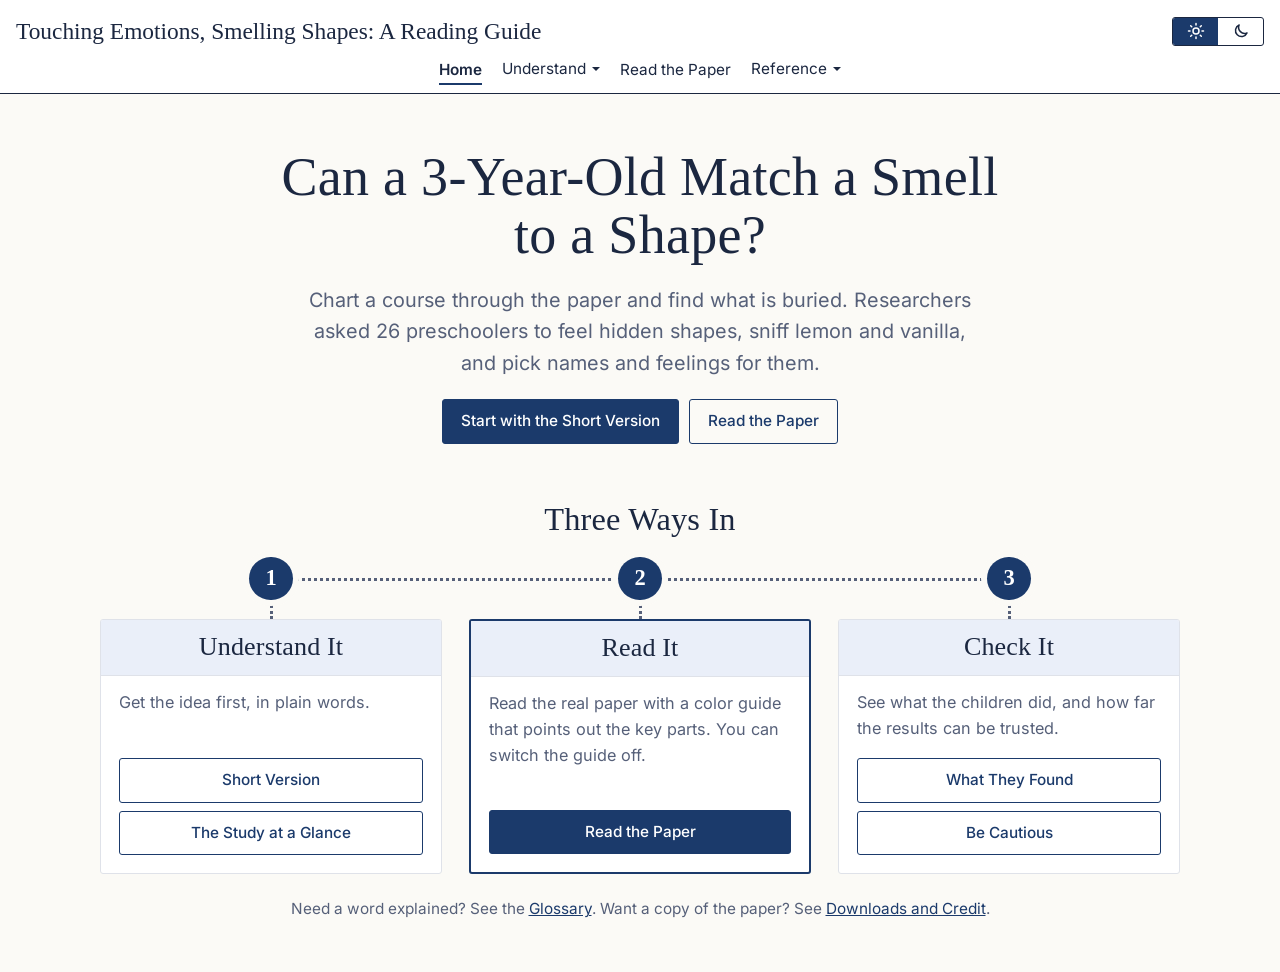
==== index.html @ 5ec1e6f5 "Add reading guide site for "Touching Emotions, Smelling Shapes" Static HTML/CSS/JS site (no build st" ====
<!doctype html>
<html lang="en">
<head>
<meta charset="utf-8">
<meta name="viewport" content="width=device-width, initial-scale=1">
<title>Home | Touching Emotions, Smelling Shapes: A Reading Guide</title>
<script src="js/theme.js"></script>
<link rel="stylesheet" href="css/site.css">
</head>
<body>
<main>
<section class="hero">
  <h1>Can a 3-Year-Old Match a Smell to a Shape?</h1>
  <p class="lede">Chart a course through the paper and find what is buried. Researchers asked 26 preschoolers to feel hidden shapes, sniff lemon and vanilla, and pick names and feelings for them.</p>
  <div class="cta-row">
    <a class="btn" href="short-version.html">Start with the Short Version</a>
    <a class="btn secondary" href="read.html">Read the Paper</a>
  </div>
</section>

<h2 class="center-h2">Three Ways In</h2>
<ol class="route">
  <li class="stop">
    <span class="num" aria-hidden="true">1</span><span class="stem" aria-hidden="true"></span>
    <div class="panel-s">
      <div class="bar-s"><h3>Understand It</h3></div>
      <p>Get the idea first, in plain words.</p>
      <div class="acts"><a class="btn secondary" href="short-version.html">Short Version</a><a class="btn secondary" href="study.html">The Study at a Glance</a></div>
    </div>
  </li>
  <li class="stop featured">
    <span class="num" aria-hidden="true">2</span><span class="stem" aria-hidden="true"></span>
    <div class="panel-s">
      <div class="bar-s"><h3>Read It</h3></div>
      <p>Read the real paper with a color guide that points out the key parts. You can switch the guide off.</p>
      <div class="acts"><a class="btn" href="read.html">Read the Paper</a></div>
    </div>
  </li>
  <li class="stop">
    <span class="num" aria-hidden="true">3</span><span class="stem" aria-hidden="true"></span>
    <div class="panel-s">
      <div class="bar-s"><h3>Check It</h3></div>
      <p>See what the children did, and how far the results can be trusted.</p>
      <div class="acts"><a class="btn secondary" href="findings.html">What They Found</a><a class="btn secondary" href="cautions.html">Be Cautious</a></div>
    </div>
  </li>
</ol>
<p class="small-links">Need a word explained? See the <a href="glossary.html">Glossary</a>. Want a copy of the paper? See <a href="downloads.html">Downloads and Credit</a>.</p>
</main>
<script src="js/site.js"></script>
</body>
</html>
---- css/site.css ----
@font-face { font-family: "EB Garamond"; src: url("../fonts/eb-garamond-latin-wght-normal.woff2") format("woff2"); font-weight: 400 800; font-style: normal; font-display: swap; }
@font-face { font-family: "Inter"; src: url("../fonts/inter-latin-wght-normal.woff2") format("woff2"); font-weight: 100 900; font-style: normal; font-display: swap; }
@font-face { font-family: "Inter"; src: url("../fonts/inter-latin-wght-italic.woff2") format("woff2"); font-weight: 100 900; font-style: italic; font-display: swap; }

/* Theme: Ivory and Navy. Light first, then a dark counterpart. */
:root {
  --bg: #fbfaf6; --fg: #1b2740; --muted: #566079; --card: #ffffff; --line: #dfe2e9; --accent: #1b3a6b; --on-accent: #ffffff; --you: #b8761a;
  --tip-bg: #1b2740; --tip-fg: #fbfaf6; --callout-bg: #eaeff9; --callout-fg: #14284d;
  --danger: #a3121a; --shadow: 0 6px 24px rgba(27, 39, 64, .16);
  --display: "EB Garamond", Georgia, "Times New Roman", serif;
  --sans: "Inter", "Helvetica Neue", Helvetica, Arial, sans-serif;
  --r: 3px;
  --maxw: 82rem; --prose: 46rem; --gutter: 16px;
}
@media (prefers-color-scheme: dark) {
  :root:not([data-theme="light"]) {
    --bg: #10151f; --fg: #e8ebf2; --muted: #aab2c5; --card: #171e2b; --line: #2a3347; --accent: #8fb0ea; --on-accent: #0c1424; --you: #f0b95c;
    --tip-bg: #e8ebf2; --tip-fg: #10151f; --callout-bg: #1c2740; --callout-fg: #d6e0f5;
    --danger: #ff8a8f; --shadow: 0 6px 24px rgba(0, 0, 0, .6);
  }
}
:root[data-theme="dark"] {
  --bg: #10151f; --fg: #e8ebf2; --muted: #aab2c5; --card: #171e2b; --line: #2a3347; --accent: #8fb0ea; --on-accent: #0c1424; --you: #f0b95c;
  --tip-bg: #e8ebf2; --tip-fg: #10151f; --callout-bg: #1c2740; --callout-fg: #d6e0f5;
  --danger: #ff8a8f; --shadow: 0 6px 24px rgba(0, 0, 0, .6);
}
* { box-sizing: border-box; }
html { font-size: 112.5%; }
body { margin: 0; background: var(--bg); color: var(--fg); font-family: var(--sans); line-height: 1.6; }
h1, h2, h3, h4 { font-family: var(--display); font-weight: 500; letter-spacing: .005em; }
nav, .chip, button, .btn, .label, .ui, input, select, textarea { font-family: var(--sans); }
a { color: var(--accent); }
a:focus-visible, button:focus-visible, input:focus-visible, textarea:focus-visible, select:focus-visible, [tabindex]:focus-visible { outline: 3px solid var(--accent); outline-offset: 2px; }
.skip { position: absolute; left: -999px; } .skip:focus { left: 8px; top: 8px; background: var(--card); padding: .5rem; z-index: 90; }
.sr-only { position: absolute; width: 1px; height: 1px; overflow: hidden; clip: rect(0 0 0 0); white-space: nowrap; }

/* ---- Header and navigation ---- */
header.site { border-bottom: 1px solid var(--fg); background: var(--card); position: relative; z-index: 20; }
header.site .inner, main, footer.site .inner { max-width: var(--maxw); margin: 0 auto; padding-left: var(--gutter); padding-right: var(--gutter); }
header.site .top { display: flex; justify-content: space-between; align-items: center; gap: .6rem; padding: .7rem 0 .2rem; }
header.site .brand { font-family: var(--display); font-weight: 500; font-size: 1.3rem; color: var(--fg); text-decoration: none; }
header.site .tools { display: flex; align-items: center; gap: .5rem; }
nav.main { position: relative; }
nav.main > ul { list-style: none; margin: 0; padding: 0 0 .5rem; display: flex; flex-wrap: wrap; gap: .1rem 1.1rem; align-items: center; justify-content: center; }
nav.main a, nav.main .dd > button { font-size: .85rem; text-decoration: none; padding: .25rem 0; border: 0; border-bottom: 2px solid transparent; background: none; color: var(--fg); cursor: pointer; }
nav.main a[aria-current="page"], nav.main .dd.cur > button { border-bottom-color: var(--accent); font-weight: 600; }
nav.main .dd { position: relative; }
nav.main .dd > button::after { content: ""; display: inline-block; margin-left: .35rem; border: 4px solid transparent; border-top-color: currentColor; border-bottom-width: 0; vertical-align: .15em; }
nav.main .menu { display: none; position: absolute; left: -.6rem; top: 100%; min-width: 12rem; list-style: none; margin: 0; padding: .4rem; background: var(--card); border: 1px solid var(--line); border-radius: var(--r); box-shadow: var(--shadow); z-index: 30; }
nav.main .dd.open .menu { display: block; }
nav.main .menu a { display: block; padding: .4rem .6rem; border-radius: 2px; border: 0; }
nav.main .menu a:hover { background: var(--bg); }
nav.main .menu a[aria-current="page"] { font-weight: 600; background: var(--bg); }
.burger { display: none; }
.burger svg { width: 18px; height: 18px; display: block; }
@media (max-width: 700px) {
  .burger { display: inline-flex; }
  nav.main > ul { display: none; flex-direction: column; align-items: stretch; justify-content: flex-start; gap: 0; padding: .3rem 0 .8rem; }
  nav.main.open > ul { display: flex; }
  nav.main a, nav.main .dd > button { display: block; width: 100%; text-align: left; padding: .45rem 0; }
  nav.main .dd > button { pointer-events: none; color: var(--muted); font-weight: 600; font-size: .75rem; }
  nav.main .dd > button::after { display: none; }
  nav.main .menu { display: block; position: static; box-shadow: none; border: 0; padding: 0 0 0 .8rem; background: transparent; }
  nav.main .menu a { padding: .45rem 0; }
  header.site .brand { font-size: 1.1rem; }
}

/* Shared two-state switch (sun | moon, On | Off) */
.seg { display: inline-flex; border: 1.5px solid var(--fg); border-radius: var(--r); overflow: hidden; }
.seg button { border: 0; background: transparent; color: var(--fg); padding: .25rem .75rem; font-size: .8rem; font-weight: 500; cursor: pointer; display: inline-flex; align-items: center; justify-content: center; gap: .3rem; }
.seg button[aria-pressed="true"] { background: var(--accent); color: var(--on-accent); font-weight: 600; }
.seg svg { width: 18px; height: 18px; display: block; }
.seg.block { display: grid; grid-template-columns: 1fr 1fr; width: 100%; }
.seg.block button { padding: .35rem .5rem; font-size: .85rem; }
.seg.block button[aria-pressed="true"]::before { content: "\2713"; }

/* ---- Page frame ---- */
main { padding-top: 1.5rem; padding-bottom: 3rem; }
.prose { max-width: var(--prose); margin-left: auto; margin-right: auto; }
.prose p, .prose li, .prose dd { overflow-wrap: anywhere; }
h1 { font-size: 2.2rem; line-height: 1.15; margin: .5rem 0 1rem; text-align: center; }
h2 { font-size: 1.6rem; line-height: 1.2; margin: 2rem 0 .5rem; }
h3 { font-size: 1.3rem; line-height: 1.25; margin: 1.4rem 0 .3rem; }
.lede { font-size: 1.1rem; color: var(--muted); text-align: center; max-width: 38rem; margin-left: auto; margin-right: auto; }
.card { background: var(--card); border: 1px solid var(--line); border-radius: var(--r); padding: 1rem 1.1rem; margin: 1rem 0; }
.note { border-left: 4px solid var(--accent); background: var(--card); padding: .7rem 1rem; margin: 1rem 0; border-radius: 0 var(--r) var(--r) 0; font-size: .95rem; }
.btn, button.btn { display: inline-block; background: var(--accent); color: var(--on-accent); border: 1.5px solid var(--accent); border-radius: var(--r); padding: .5rem 1rem; font-size: .85rem; font-weight: 500; text-decoration: none; cursor: pointer; }
.btn.secondary { background: transparent; color: var(--accent); }
.btn-sm { white-space: nowrap; font-size: .75rem; font-weight: 500; padding: .25rem .7rem; border-radius: var(--r); border: 1.5px solid var(--fg); background: transparent; color: var(--fg); cursor: pointer; }
.btn-sm.primary { background: var(--accent); border-color: var(--accent); color: var(--on-accent); }
.btn-sm:disabled { opacity: .45; cursor: default; }
.cta-row { display: flex; flex-wrap: wrap; gap: .6rem; margin: 1rem 0; }
table { border-collapse: collapse; width: 100%; font-size: .85rem; margin: 1rem 0; }
th, td { border: 1px solid var(--line); padding: .4rem .55rem; text-align: left; vertical-align: top; }
th { background: var(--card); font-family: var(--sans); font-weight: 600; }
.table-wrap { overflow-x: auto; }
dl dt { font: 600 1.2rem var(--display); margin-top: 1rem; } dl dd { margin: .2rem 0 0; }
.entry { padding: .3rem .6rem; border-radius: var(--r); scroll-margin-top: 1rem; }
.entry.hit { outline: 3px solid var(--accent); background: var(--card); }
.backbar { margin: 0 0 1rem; }

/* ---- Homepage: a path of three stops ---- */
.hero { padding: 1rem 0 .5rem; text-align: center; }
.hero h1 { font-size: 3rem; line-height: 1.08; max-width: 40rem; margin-left: auto; margin-right: auto; }
.cta-row { justify-content: center; }
.center-h2 { text-align: center; margin: 1.6rem 0 1rem; font-size: 1.8rem; }
.route { position: relative; display: grid; grid-template-columns: repeat(3, 1fr); gap: 1.5rem; max-width: 60rem; margin: 0 auto; padding: 0; list-style: none; }
.route::before { content: ""; position: absolute; top: 1.2rem; left: calc((100% - 3rem) / 6); right: calc((100% - 3rem) / 6); border-top: 3px dotted var(--muted); }
.stop { position: relative; display: flex; flex-direction: column; align-items: stretch; }
.stop .num { align-self: center; position: relative; z-index: 1; width: 2.4rem; height: 2.4rem; border-radius: 50%; background: var(--accent); color: var(--on-accent); display: grid; place-items: center; font: 600 1.25rem var(--display); box-shadow: 0 0 0 6px var(--bg); }
.stop .stem { align-self: center; height: 1.1rem; border-left: 3px dotted var(--muted); }
.stop .panel-s { flex: 1; display: flex; flex-direction: column; background: var(--card); border: 1px solid var(--line); border-radius: var(--r); overflow: hidden; }
.stop.featured .panel-s { border: 2px solid var(--accent); }
.stop .bar-s { background: var(--callout-bg); padding: .6rem 1rem; border-bottom: 1px solid var(--line); }
.stop .bar-s h3 { margin: 0; font-size: 1.45rem; text-align: center; color: var(--fg); }
.stop .panel-s p { margin: 0; padding: .8rem 1rem .4rem; color: var(--muted); font-size: .9rem; }
.stop .acts { margin-top: auto; display: flex; flex-direction: column; gap: .45rem; padding: .5rem 1rem 1rem; }
.stop .acts .btn { display: block; text-align: center; }
.small-links { text-align: center; font: .85rem var(--sans); color: var(--muted); margin: 1.4rem 0 0; }
@media (max-width: 700px) {
  .hero h1 { font-size: 2.2rem; }
  .route { grid-template-columns: 1fr; gap: 0; }
  .route::before { display: none; }
  .stop:not(:last-child)::after { content: ""; display: block; height: 1.1rem; border-left: 3px dotted var(--muted); align-self: center; }
}

/* ---- The kit (study at a glance) ---- */
.kit { max-width: 60rem; margin-left: auto; margin-right: auto; display: grid; grid-template-columns: repeat(3, 1fr); background: var(--card); border: 1px solid var(--line); border-radius: var(--r); padding: .8rem 0; margin-top: 1rem; margin-bottom: 1rem; }
.kit .col { padding: 0 1rem; border-left: 1.5px dashed var(--line); }
.kit .col:first-child { border-left: 0; }
.kit .tag { font: .75rem var(--sans); color: var(--muted); display: block; }
.kit h3 { margin: .1rem 0 .5rem; font-size: 1.3rem; }
.figs { display: flex; gap: .45rem; }
.figs figure { margin: 0; flex: 1; text-align: center; font: .78rem var(--sans); min-width: 0; }
.figs .tile { background: #fdfcf9; border: 1px solid var(--line); border-radius: var(--r); padding: .2rem; }
.figs svg { width: 100%; height: auto; display: block; }
.figs figcaption { margin-top: .2rem; }
@media (max-width: 700px) {
  .kit { grid-template-columns: 1fr; padding: .2rem 0; }
  .kit .col { border-left: 0; border-top: 1.5px dashed var(--line); padding: .6rem 1rem; display: grid; grid-template-columns: 5.5rem 1fr; column-gap: .8rem; align-items: center; }
  .kit .col:first-child { border-top: 0; }
  .kit .tag { grid-column: 1; grid-row: 1; align-self: end; }
  .kit h3 { grid-column: 1; grid-row: 2; margin: .1rem 0 0; align-self: start; }
  .kit .figs { grid-column: 2; grid-row: 1 / 3; gap: .35rem; }
}
ol.steps { padding-left: 0; list-style: none; counter-reset: s; }
ol.steps > li { counter-increment: s; position: relative; padding-left: 3rem; margin: 1rem 0; }
ol.steps > li::before { content: counter(s); position: absolute; left: 0; top: 0; width: 2.1rem; height: 2.1rem; border-radius: 50%; background: var(--accent); color: var(--on-accent); display: grid; place-items: center; font: 600 1.15rem var(--display); }
.bar { display: flex; align-items: center; gap: .5rem; font: .8rem var(--sans); margin: .2rem 0; }
.bar .track { flex: 1; background: var(--line); border-radius: 2px; height: .8rem; overflow: hidden; }
.bar .fill { display: block; height: 100%; background: var(--accent); }
.bar span:first-child { min-width: 9rem; } .bar span:last-child { min-width: 3rem; text-align: right; }

/* ---- Reader ---- */
.rgrid { display: grid; grid-template-columns: 13rem minmax(0, 1fr) 15rem; grid-template-areas: ". toolbar ." "look paper key"; gap: .5rem 1rem; align-items: start; margin-top: .5rem; }
.a-toolbar { grid-area: toolbar; } .a-look { grid-area: look; } .a-paper { grid-area: paper; } .a-key { grid-area: key; } .a-scrubv { grid-area: scrubv; display: none; }
.side { position: sticky; top: .8rem; margin-top: 2px; }
.panel { background: var(--card); border: 1px solid var(--line); border-radius: var(--r); padding: .8rem .9rem; font-family: var(--sans); font-size: .8rem; }
.panel h2 { font: 500 1.3rem var(--display); margin: 0 0 .5rem; }
.look { border-left: 4px solid var(--accent); }
.look p { margin: 0 0 .6rem; line-height: 1.5; }
.look .stats { background: var(--callout-bg); color: var(--callout-fg); border-radius: var(--r); padding: .5rem .6rem; }
.panel-toggle { display: none; }
.key h3 { font: 500 .65rem var(--sans); letter-spacing: .05em; color: var(--muted); margin: .9rem 0 .25rem; }
.key .state { font-size: .75rem; color: var(--muted); margin: .1rem 0 0; }
.keyitem { display: flex; gap: .5rem; align-items: flex-start; text-align: left; width: 100%; background: transparent; color: var(--fg); border: 1.5px solid transparent; border-radius: var(--r); padding: .3rem .4rem; font-size: .8rem; line-height: 1.35; cursor: pointer; }
.keyitem:hover { border-color: var(--line); }
.keyitem[aria-pressed="true"] { border-color: var(--fg); background: var(--bg); font-weight: 600; }
.keyitem.static { cursor: default; }
.keyitem.static:hover { border-color: transparent; }
.sw { outline: 1px solid var(--fg); width: .95rem; height: .95rem; margin-top: .15rem; border-radius: 2px; background: var(--f); border-bottom: 3px solid var(--e); display: inline-block; flex: none; }
.sw.u { background: transparent; border-bottom-style: dashed; }
.sw.d { background: transparent; outline: 0; border-bottom: 2px dotted #2a5db0; border-radius: 0; height: .8rem; }
.how { font-size: .75rem; color: var(--muted); margin: .7rem 0 0; line-height: 1.45; }
.key-fab { display: none; }
.center { min-width: 0; }

/* Viewing controls: one box, three labeled groups */
.vc { display: flex; flex-wrap: wrap; align-items: stretch; gap: .5rem 0; background: var(--card); border: 1px solid var(--line); border-radius: var(--r); padding: .55rem .3rem; font-family: var(--sans); }
.vc .g { display: flex; flex-direction: column; justify-content: space-between; gap: .3rem; padding: 0 .8rem; border-left: 1px solid var(--line); }
.vc .g:first-child { border-left: 0; }
.vc .gh { display: flex; align-items: center; gap: .5rem; min-height: 1.35rem; font: 500 .65rem var(--sans); letter-spacing: .05em; color: var(--muted); }
.pill { display: inline-flex; align-items: center; gap: .25rem; background: var(--callout-bg); color: var(--fg); border: 1px solid var(--accent); border-radius: 999px; padding: 0 .5rem; font: 500 .65rem var(--sans); letter-spacing: 0; white-space: nowrap; }
.pill b { font-size: .8rem; font-weight: 700; color: var(--accent); }
.pill svg { width: .8rem; height: .8rem; color: var(--accent); flex: none; }
.bgrp { display: inline-flex; align-self: flex-start; border: 1.5px solid var(--fg); border-radius: var(--r); overflow: hidden; }
.bgrp > button, .bgrp > span { display: inline-flex; align-items: center; justify-content: center; gap: .2rem; border: 0; border-left: 1.5px solid var(--fg); background: var(--card); color: var(--fg); padding: .2rem .55rem; font: 500 .75rem var(--sans); cursor: pointer; }
.bgrp > :first-child { border-left: 0; }
.bgrp > span { cursor: default; min-width: 3rem; background: var(--bg); }
.bgrp > button:hover:not(:disabled) { background: var(--callout-bg); }
.bgrp > button:disabled { opacity: .4; cursor: default; }
.bgrp svg { width: .95rem; height: .95rem; display: block; }
.pgbox { display: flex; align-items: center; gap: .35rem; font-size: .75rem; }
.pgbox input { width: 3.1rem; font: 500 .8rem var(--sans); padding: .15rem .3rem; background: var(--bg); color: var(--fg); border: 1.5px solid var(--fg); border-radius: var(--r); text-align: center; }

.pagerow { display: flex; align-items: flex-start; gap: .5rem; }
.arrow { flex: none; position: sticky; top: calc(50vh - 22px); width: 2.6rem; height: 2.6rem; border-radius: 50%; border: 2px solid var(--fg); background: var(--card); color: var(--fg); cursor: pointer; display: grid; place-items: center; z-index: 6; }
.arrow:disabled { opacity: .35; cursor: default; }
.arrow svg { width: 22px; height: 22px; }
.reader { position: relative; flex: 1; min-width: 0; }
.stage { overflow: auto; padding: 2px; }
.sheet { position: relative; margin: 0 auto; background: #fff; box-shadow: 0 0 0 1px var(--line); line-height: 1; color: #000; }
.sheet canvas { display: block; width: 100%; height: 100%; }
.sheet .textLayer { position: absolute; inset: 0; z-index: 3; --user-unit: 1; }
.fsbtn { position: absolute; top: 8px; right: 8px; z-index: 8; width: 2rem; height: 2rem; display: grid; place-items: center; border-radius: var(--r); border: 1.5px solid #1b2740; background: rgba(255, 255, 255, .95); color: #1b2740; cursor: pointer; padding: 0; }
.fsbtn svg { width: 1.15rem; height: 1.15rem; display: block; }
.fsbtn .shrink { display: none; }
.hl-layer, .note-layer, .gl-layer { position: absolute; inset: 0; pointer-events: none; }
.hl-layer { z-index: 1; mix-blend-mode: multiply; }
.note-layer { z-index: 2; mix-blend-mode: multiply; }
.gl-layer { z-index: 2; }
.hl { position: absolute; background: var(--f); border-bottom: 2px solid var(--e); }
.hl.u { background: transparent; border-bottom: 2px dashed var(--e); }
.hl.dim { display: none; }
.hl.on { outline: 2px solid #000; outline-offset: 0; }
.term { position: absolute; border-bottom: 2px dotted #2a5db0; }
.term.on { background: rgba(42, 93, 176, .14); }
body.guide-off .hl-layer, body.guide-off .gl-layer { display: none; }
.focus-layer { position: absolute; inset: 0; pointer-events: none; z-index: 4; }
.focus-hl, .focus-term { position: absolute; width: 14px; height: 14px; opacity: 0; left: 0; top: 0; }
.focus-hl:focus, .focus-term:focus { opacity: 1; background: transparent; outline: 3px solid var(--accent); outline-offset: 1px; border-radius: 2px; }
body.guide-off .focus-hl, body.guide-off .focus-term { display: none; }
.nrect { position: absolute; background: var(--nf); border-bottom: 2px dotted var(--ne); }
.nrect.dim, .pin.dim { display: none; }
.pin { position: absolute; z-index: 5; width: 20px; height: 20px; margin: -10px 0 0 -10px; border-radius: 4px; background: var(--nf); color: #111; border: 2px solid var(--ne); font: 700 11px var(--sans); cursor: pointer; padding: 0; }
.tip { position: absolute; z-index: 9; max-width: 15rem; background: var(--tip-bg); color: var(--tip-fg); border-radius: var(--r); padding: .5rem .65rem; font: .75rem/1.45 var(--sans); display: none; }
.tip b { display: block; font-weight: 600; }
.tip.pinned { box-shadow: 0 0 0 2px var(--accent); }
.tip .acts { display: flex; gap: .4rem; margin-top: .4rem; flex-wrap: wrap; }
.tip .btn-sm { margin-top: .4rem; border-color: var(--tip-fg); color: var(--tip-fg); }
.tip .acts .btn-sm { margin-top: 0; }
.popover { position: absolute; z-index: 10; display: none; gap: .4rem; background: var(--tip-bg); padding: .35rem; border-radius: var(--r); }
.popover .btn-sm { background: var(--tip-fg); color: var(--tip-bg); border-color: var(--tip-fg); }
.hint { font: .78rem var(--sans); color: var(--muted); margin: .4rem 0; }
.status { font: .8rem var(--sans); color: var(--muted); margin: .2rem 0; min-height: 1.9rem; display: flex; align-items: center; flex-wrap: wrap; gap: .4rem; }
.status .btn-sm { padding: .1rem .6rem; border-radius: 999px; }
.err { color: var(--danger); font: .8rem var(--sans); }

/* Page scrubber: dots centered on one line, page numbers, then a bracket and name for each section */
.scrub { --pad: 1.6rem; --dot-row: 28px; position: relative; display: grid; grid-template-columns: repeat(14, 1fr); margin: 0 3.1rem; padding-top: var(--pad); font-family: var(--sans); color: var(--muted); }
.scrub .ln { position: absolute; left: calc(100% / 28); right: calc(100% / 28); top: calc(var(--pad) + var(--dot-row) / 2); height: 2px; transform: translateY(-50%); background: var(--line); }
.scrub .prog { position: absolute; left: calc(100% / 28); top: calc(var(--pad) + var(--dot-row) / 2); height: 3px; transform: translateY(-50%); background: var(--accent); width: calc((100% - 100% / 14) * var(--p, 0)); }
.scrub button.pt { grid-row: 1; position: relative; z-index: 1; height: var(--dot-row); min-width: 24px; border: 0; background: transparent; padding: 0; cursor: pointer; display: flex; align-items: center; justify-content: center; }
.scrub .dot { display: block; flex: none; width: 10px; height: 10px; border-radius: 50%; background: var(--card); border: 2px solid var(--muted); }
.scrub button.pt.done .dot { background: var(--accent); border-color: var(--accent); }
.scrub button.pt[aria-current="page"] .dot { width: 20px; height: 20px; background: var(--you); border: 3px solid var(--fg); }
.scrub button.pt:hover .dot { border-color: var(--fg); }
.scrub .num { grid-row: 2; text-align: center; font-size: .65rem; line-height: 1.4; padding-top: 2px; color: var(--muted); }
.scrub .num.cur { color: var(--fg); font-weight: 700; }
.scrub .here { position: absolute; top: 0; transform: translateX(-50%); font: 600 .7rem var(--sans); color: var(--fg); white-space: nowrap; }
.scrub .here::after { content: ""; display: block; width: 0; height: 0; margin: 0 auto; border: 4px solid transparent; border-top-color: var(--fg); border-bottom-width: 0; }
.scrub button.sec { grid-row: 3; display: block; border: 0; background: none; padding: 0; margin: 0; cursor: pointer; color: var(--muted); font-family: var(--sans); min-width: 0; }
.scrub .brkt { display: block; height: 8px; margin: 4px 4px 0; border: 2px solid var(--muted); border-top: 0; border-radius: 0 0 3px 3px; }
.scrub .lbl { display: block; position: relative; left: 50%; transform: translateX(-50%); width: max-content; margin-top: 3px; text-align: center; font: 500 .68rem var(--sans); line-height: 1.2; white-space: nowrap; }
.scrub button.sec:hover .lbl { color: var(--fg); }
.scrub button.sec.cur { color: var(--accent); }
.scrub button.sec.cur .brkt { border-color: var(--accent); }
.scrub button.sec.cur .lbl { color: var(--accent); font-weight: 700; }
.scrub-now { display: none; }
@media (max-width: 1330px) {
  .scrub { margin: 0; }
  .scrub button.sec.lo .lbl { margin-top: 1.1rem; }
  .scrub button.sec.lo .lbl::before { content: ""; position: absolute; left: 50%; top: -1rem; height: .9rem; border-left: 1px solid var(--muted); }
}
@media (max-width: 1250px) {
  .rgrid { grid-template-columns: 11rem minmax(0, 1fr) 13rem; }
}

/* Vertical scrubber (full screen): dots on one line, page numbers left, brackets and names right */
.scrub.v { --row: 20px; display: grid; grid-template-columns: 22px 18px 12px 1fr; grid-template-rows: repeat(14, var(--row)); margin: 0; padding: 0; position: relative; }
.scrub.v .ln { left: calc(22px + 9px); right: auto; top: calc(var(--row) / 2); bottom: calc(var(--row) / 2); width: 2px; height: auto; transform: translateX(-50%); }
.scrub.v .prog { left: calc(22px + 9px); top: calc(var(--row) / 2); width: 3px; height: calc((100% - var(--row)) * var(--p, 0)); transform: translateX(-50%); }
.scrub.v button.pt { grid-column: 2; height: var(--row); min-width: 0; width: 100%; }
.scrub.v .num { grid-column: 1; text-align: right; padding: 0 4px 0 0; align-self: center; }
.scrub.v button.sec { grid-column: 3 / 5; display: grid; grid-template-columns: 12px 1fr; align-items: center; text-align: left; }
.scrub.v .brkt { height: auto; align-self: stretch; margin: 3px 0; width: 10px; border: 2px solid var(--muted); border-left: 0; border-radius: 0 3px 3px 0; }
.scrub.v button.sec.cur .brkt { border-color: var(--accent); }
.scrub.v .lbl { margin: 0; padding-left: 6px; text-align: left; font-size: .7rem; left: 0; transform: none; width: auto; }
.scrub.v button.sec.lo .lbl { margin: 0; }
.scrub.v button.sec.lo .lbl::before { display: none; }
.scrub.v .here { display: none; }

@media (max-width: 1000px) {
  .rgrid { grid-template-columns: minmax(0, 1fr); grid-template-areas: "toolbar" "look" "paper" "key"; }
  .side { position: static; }
  .look .panel-toggle { display: inline-block; margin-bottom: .4rem; }
  .look.collapsed .panel-body { display: none; }
  .key { position: fixed; right: 8px; bottom: 58px; width: min(92vw, 20rem); max-height: 70vh; overflow: auto; display: none; z-index: 85; box-shadow: var(--shadow); }
  .key.open { display: block; }
  .key-fab { display: inline-flex; position: fixed; right: 12px; bottom: 12px; z-index: 86; padding: .5rem 1rem; box-shadow: var(--shadow); background: var(--accent); color: var(--on-accent); border-color: var(--accent); }
  .scrub { margin: 0; }
  .arrow { width: 2.2rem; height: 2.2rem; }
}
@media (max-width: 700px) {
  .scrub button.sec .lbl { display: none; }
  .scrub-now { display: block; text-align: center; font: 600 .75rem var(--sans); color: var(--accent); margin: .3rem 0 0; }
  .pagerow { gap: 0; }
  .arrow { width: 2rem; height: 2rem; background: color-mix(in srgb, var(--card) 88%, transparent); }
  #prev { margin-right: -2.1rem; }
  #next { margin-left: -2.1rem; }
  .vc { gap: .6rem 0; }
  .vc .g { padding: 0 .6rem; border-left: 0; }
  .vc .g:last-child { border-left: 1px solid var(--line); }
  .vc .g.guide-only { order: 3; flex: 1 0 100%; border-top: 1px solid var(--line); padding-top: .55rem; }
}

/* Full screen: an always-white layer. The page edge is invisible: no border, shadow or outline.
   Left column: viewing controls, Look For and the page scrubber. Right column: the Key. Each column scrolls on its own. */
.fs-left { display: contents; }
.rgrid.fs {
  --bg: #ffffff; --card: #ffffff; --fg: #1b2740; --muted: #566079; --line: #dfe2e9; --accent: #1b3a6b; --on-accent: #ffffff; --you: #b8761a;
  --tip-bg: #1b2740; --tip-fg: #fbfaf6; --callout-bg: #eaeff9; --callout-fg: #14284d; --danger: #a3121a;
  position: fixed; inset: 0; z-index: 80; margin: 0; padding: 0; background: #fff; color: var(--fg); color-scheme: light; overflow: hidden;
  grid-template-columns: 17rem minmax(0, 1fr) 17rem; grid-template-rows: minmax(0, 1fr); grid-template-areas: "left paper right"; gap: 0 .5rem; align-items: stretch;
}
.rgrid.fs .fs-left { display: flex; flex-direction: column; gap: .6rem; grid-area: left; min-height: 0; overflow: auto; padding: .6rem 0 .8rem .6rem; }
.rgrid.fs .a-key { grid-area: right; position: static; margin: 0; min-height: 0; overflow: auto; padding: .6rem .6rem .8rem 0; align-self: stretch; }
.rgrid.fs .side { position: static; margin: 0; max-height: none; }
.rgrid.fs .a-scrubv { display: block; }
.rgrid.fs .look .how, .rgrid.fs .key .state { display: none; }
.rgrid.fs .look p { margin-bottom: .4rem; }
.rgrid.fs .panel { padding: .6rem .7rem; }
.rgrid.fs .keyitem { padding: .15rem .3rem; font-size: .75rem; }
.rgrid.fs .key h3 { margin: .6rem 0 .15rem; }
.rgrid.fs details.howto { margin-top: .5rem; }
.rgrid.fs .vc { display: grid; grid-template-columns: auto 1fr; gap: .5rem .4rem; padding: .5rem .6rem; }
.rgrid.fs .vc .g { padding: 0 .4rem; border-left: 0; }
.rgrid.fs .vc .g:first-child { padding-left: 0; }
.rgrid.fs .vc .g:last-child { border-left: 1px solid var(--line); }
.rgrid.fs .vc .g.guide-only { grid-column: 1 / -1; grid-row: 2; padding: .5rem 0 0; border-top: 1px solid var(--line); }
.rgrid.fs .a-paper { grid-area: paper; align-self: stretch; display: flex; align-items: center; justify-content: center; height: 100vh; min-height: 0; }
.rgrid.fs .a-paper > .scrub, .rgrid.fs .a-paper > .scrub-now { display: none; }
.rgrid.fs .pagerow { align-items: center; gap: .4rem; }
.rgrid.fs .arrow { position: static; }
.rgrid.fs .reader { flex: 0 1 auto; min-width: 0; }
.rgrid.fs .stage { padding: 0; overflow: auto; max-width: 100%; max-height: 100vh; }
.rgrid.fs .status { min-height: 0; }
@media (max-height: 800px) {
  .rgrid.fs .scrub.v { --row: 17px; }
  .rgrid.fs .scrub.v .lbl, .rgrid.fs .scrub.v .num { font-size: .64rem; }
  .rgrid.fs .fs-left { gap: .4rem; }
}
.rgrid.fs .sheet { margin: 0; box-shadow: none; border: 0; outline: 0; background: #fff; }
.rgrid.fs .fsbtn .grow { display: none; } .rgrid.fs .fsbtn .shrink { display: block; }
.fs-only { display: none; }
.rgrid.fs .fs-only { display: block; }
body.fs-open { overflow: hidden; }
@media (max-width: 1100px) {
  .rgrid.fs { grid-template-columns: minmax(0, 1fr); grid-template-rows: auto auto 1fr; grid-template-areas: "look" "toolbar" "paper"; overflow: auto; }
  .rgrid.fs .fs-left { display: contents; }
  .rgrid.fs .a-key { grid-area: auto; grid-column: 1; padding: 0; overflow: visible; height: 0; min-height: 0; }
  .rgrid.fs .a-scrubv, .rgrid.fs .a-key .panel { display: none; }
  .rgrid.fs .a-look { padding: .4rem .6rem 0; }
  .rgrid.fs .a-toolbar { padding: 0 .6rem; }
  .rgrid.fs .vc { display: flex; flex-wrap: wrap; }
  .rgrid.fs .vc .g { border-top: 0; border-left: 1px solid var(--line); padding: 0 .6rem; }
  .rgrid.fs .vc .g:first-child { border-left: 0; }
  .rgrid.fs .vc .g.guide-only { grid-column: auto; padding: 0 .6rem; border-top: 0; }
  .rgrid.fs .key { position: fixed; right: 8px; bottom: 58px; width: min(92vw, 20rem); max-height: 70vh; overflow: auto; z-index: 85; box-shadow: var(--shadow); }
  .rgrid.fs .key-fab { display: inline-flex; position: fixed; right: 12px; bottom: 12px; z-index: 86; padding: .5rem 1rem; box-shadow: var(--shadow); background: var(--accent); color: var(--on-accent); border-color: var(--accent); }
  .rgrid.fs .a-key .key.open { display: block; }
  .rgrid.fs .a-paper { height: auto; display: block; }
  .rgrid.fs .pagerow { gap: 0; justify-content: center; }
  .rgrid.fs .arrow { width: 2.2rem; height: 2.2rem; background: color-mix(in srgb, var(--card) 88%, transparent); position: sticky; top: calc(50vh - 1.1rem); }
  .rgrid.fs #prev { margin-right: -2.3rem; }
  .rgrid.fs #next { margin-left: -2.3rem; }
  .rgrid.fs .reader { flex: 1 1 auto; }
  .rgrid.fs .stage { max-width: 100%; max-height: none; }
}

/* ---- Notes ---- */
.notes h2 { margin-top: 1.5rem; }
.composer-pop { position: absolute; z-index: 12; width: min(23rem, calc(100% - 16px)); background: var(--card); color: var(--fg); border: 2px solid var(--accent); border-radius: var(--r); padding: .7rem .9rem; box-shadow: var(--shadow); font-family: var(--sans); font-size: .8rem; max-height: calc(100vh - 2rem); overflow: auto; }
.composer-pop textarea, .composer-pop select, .composer-pop input[type="text"], .note-edit textarea { width: 100%; font: .85rem var(--sans); background: var(--bg); color: var(--fg); border: 1.5px solid var(--line); border-radius: var(--r); padding: .35rem .5rem; }
.composer-pop textarea, .note-edit textarea { min-height: 4rem; resize: vertical; }
.composer-pop .lbl { display: block; font-size: .72rem; color: var(--muted); margin: .55rem 0 .2rem; }
.swatches { display: flex; gap: .4rem; flex-wrap: wrap; }
.swatches button { width: 1.8rem; height: 1.8rem; border-radius: var(--r); border: 2px solid var(--line); background: var(--c); color: #111; cursor: pointer; padding: 0; font-weight: 700; display: grid; place-items: center; }
.swatches button[aria-pressed="true"] { border: 3px solid var(--fg); }
.own { margin-top: .4rem; padding: .5rem; border: 1.5px dashed var(--line); border-radius: var(--r); }
.q { font: italic .85rem var(--sans); color: var(--muted); border-left: 3px solid var(--line); padding-left: .6rem; margin: 0 0 .5rem; max-height: 4.5rem; overflow: auto; }
.notecard { background: var(--nc, #ffe680); color: #111; border-left: 8px solid var(--ne, #8a6d00); border-radius: var(--r); padding: .6rem .9rem; margin: .5rem 0; font: .85rem var(--sans); }
.notecard.dim { display: none; }
.notecard.flash { outline: 3px solid var(--accent); }
.notecard .meta { font-size: .7rem; margin-bottom: .2rem; }
.notecard .quote { font: italic .8rem var(--sans); margin: 0 0 .3rem; }
.notecard .acts { display: flex; flex-wrap: wrap; gap: .4rem; margin-top: .5rem; }
.notecard .btn-sm { border-color: #111; color: #111; font-size: .7rem; }
.off-only { display: none; }
body.guide-off .off-only { display: block; }
body.guide-off .guide-only { display: none !important; }
@media (prefers-reduced-motion: reduce) { * { scroll-behavior: auto !important; transition: none !important; } }

/* ---- Summary, key points, callouts, help ---- */
.summary { background: var(--card); border: 1px solid var(--line); border-left: 6px solid var(--accent); border-radius: var(--r); padding: 1rem 1.2rem; margin: 1.2rem 0; }
.summary h2 { margin: 0 0 .5rem; font-size: 1.5rem; }
.summary dl { margin: 0; display: grid; grid-template-columns: 7rem 1fr; gap: .5rem 1rem; }
.summary dt { margin: 0; font: 600 .75rem var(--sans); letter-spacing: .05em; color: var(--accent); padding-top: .2rem; }
.summary dd { margin: 0; }
@media (max-width: 700px) { .summary dl { grid-template-columns: 1fr; gap: .1rem; } .summary dd { margin-bottom: .6rem; } }
.kp { background: var(--card); border: 1px solid var(--line); border-radius: var(--r); padding: .2rem 1.2rem .6rem; margin: 1rem 0; }
.kp h3 { margin: 1rem 0 .3rem; }
.kp ul { margin: 0; padding-left: 1.2rem; }
.kp li { margin: .35rem 0; }
.callout-block { background: var(--callout-bg); color: var(--callout-fg); border-radius: var(--r); padding: .8rem 1rem; margin: 1rem 0; font: .9rem/1.5 var(--sans); }
.callout-block strong { font-family: var(--display); font-size: 1.1rem; font-weight: 600; }
details.howto { margin-top: .9rem; font-size: .75rem; }
details.howto summary { cursor: pointer; font-weight: 600; color: var(--accent); }
details.howto ul { margin: .4rem 0 0; padding-left: 1.1rem; line-height: 1.45; color: var(--muted); }
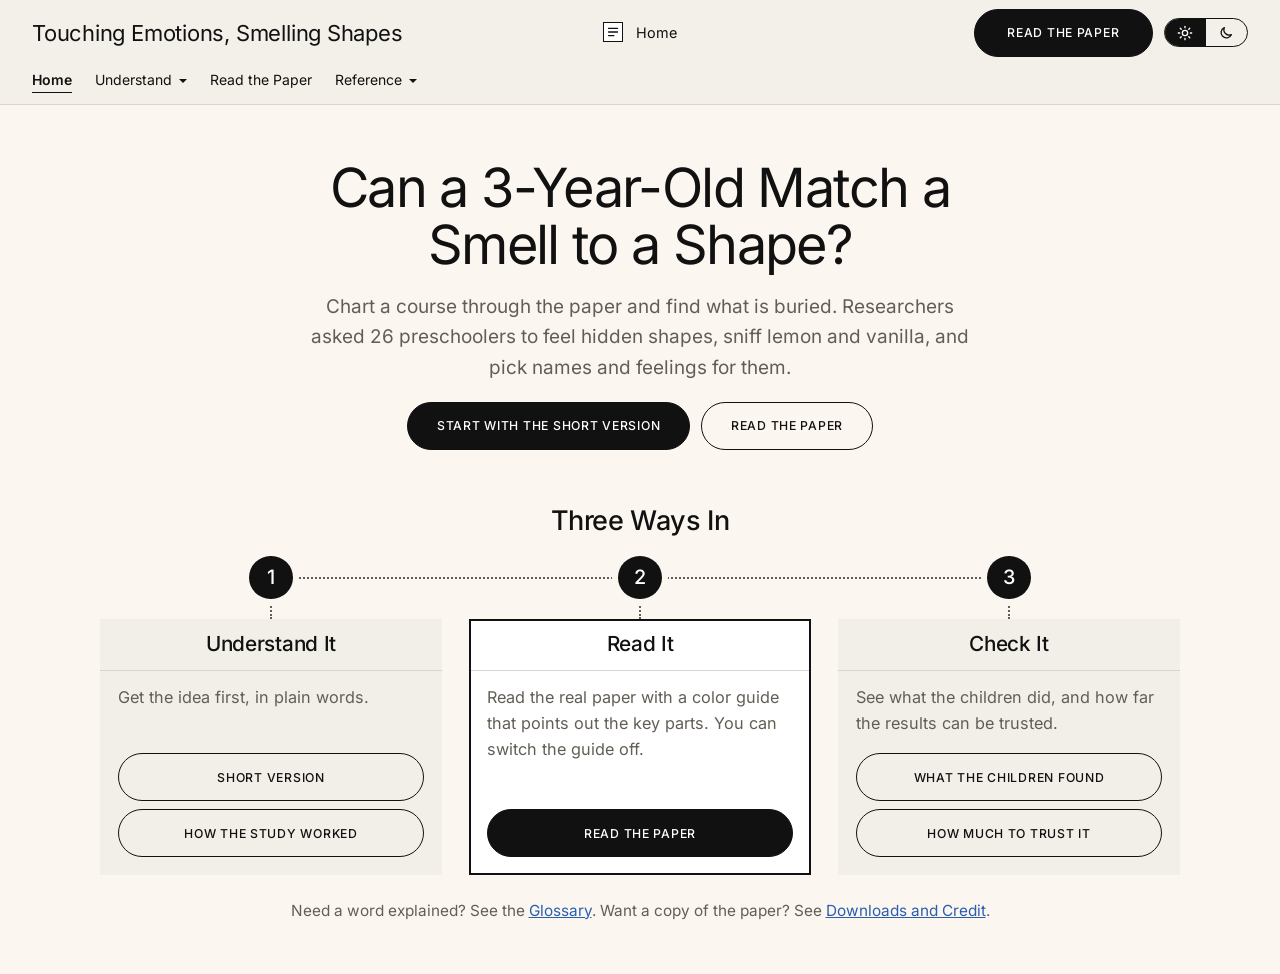
==== commit 160e4c7a: "Rename Understand pages and apply Title Case to headings, tabs and labels Co-Authored-By: Claude Son" ====
--- a/index.html
+++ b/index.html
@@ -25,7 +25,7 @@
     <div class="panel-s">
       <div class="bar-s"><h3>Understand It</h3></div>
       <p>Get the idea first, in plain words.</p>
-      <div class="acts"><a class="btn secondary" href="short-version.html">Short Version</a><a class="btn secondary" href="study.html">The Study at a Glance</a></div>
+      <div class="acts"><a class="btn secondary" href="short-version.html">Short Version</a><a class="btn secondary" href="study.html">How the Study Worked</a></div>
     </div>
   </li>
   <li class="stop featured">
@@ -41,7 +41,7 @@
     <div class="panel-s">
       <div class="bar-s"><h3>Check It</h3></div>
       <p>See what the children did, and how far the results can be trusted.</p>
-      <div class="acts"><a class="btn secondary" href="findings.html">What They Found</a><a class="btn secondary" href="cautions.html">Be Cautious</a></div>
+      <div class="acts"><a class="btn secondary" href="findings.html">What the Children Found</a><a class="btn secondary" href="cautions.html">How Much to Trust It</a></div>
     </div>
   </li>
 </ol>
--- a/css/site.css
+++ b/css/site.css
@@ -1,49 +1,65 @@
-@font-face { font-family: "EB Garamond"; src: url("../fonts/eb-garamond-latin-wght-normal.woff2") format("woff2"); font-weight: 400 800; font-style: normal; font-display: swap; }
 @font-face { font-family: "Inter"; src: url("../fonts/inter-latin-wght-normal.woff2") format("woff2"); font-weight: 100 900; font-style: normal; font-display: swap; }
 @font-face { font-family: "Inter"; src: url("../fonts/inter-latin-wght-italic.woff2") format("woff2"); font-weight: 100 900; font-style: italic; font-display: swap; }
 
-/* Theme: Ivory and Navy. Light first, then a dark counterpart. */
+/* Theme: warm cream, ink and one black button. Light first, then a dark counterpart.
+   --bar: top bar. --panel: side panels. --canvas: the surface the paper or the reading sits on. */
 :root {
-  --bg: #fbfaf6; --fg: #1b2740; --muted: #566079; --card: #ffffff; --line: #dfe2e9; --accent: #1b3a6b; --on-accent: #ffffff; --you: #b8761a;
-  --tip-bg: #1b2740; --tip-fg: #fbfaf6; --callout-bg: #eaeff9; --callout-fg: #14284d;
-  --danger: #a3121a; --shadow: 0 6px 24px rgba(27, 39, 64, .16);
-  --display: "EB Garamond", Georgia, "Times New Roman", serif;
+  --bg: #fbf7f0; --bar: #f2f0e9; --panel: #f2efe8; --canvas: #f3f0e9; --card: #ffffff;
+  --fg: #111111; --muted: #625e56; --line: #d9d5cc;
+  --accent: #111111; --on-accent: #ffffff; --focus: #2a5db0; --link: #2a5db0; --you: #b8761a; --tabbg: #dad7d0;
+  --tip-bg: #111111; --tip-fg: #fbf7f0; --callout-bg: #e9e4d8; --callout-fg: #111111;
+  --danger: #a3121a; --shadow: 0 6px 24px rgba(17, 17, 17, .16);
+  --display: "Inter", "Helvetica Neue", Helvetica, Arial, sans-serif;
   --sans: "Inter", "Helvetica Neue", Helvetica, Arial, sans-serif;
-  --r: 3px;
-  --maxw: 82rem; --prose: 46rem; --gutter: 16px;
+  --r: 2px;
+  --maxw: 84rem; --prose: 44rem; --gutter: 32px; --side: 16rem; --colgap: 2.2rem;
 }
 @media (prefers-color-scheme: dark) {
   :root:not([data-theme="light"]) {
-    --bg: #10151f; --fg: #e8ebf2; --muted: #aab2c5; --card: #171e2b; --line: #2a3347; --accent: #8fb0ea; --on-accent: #0c1424; --you: #f0b95c;
-    --tip-bg: #e8ebf2; --tip-fg: #10151f; --callout-bg: #1c2740; --callout-fg: #d6e0f5;
+    --bg: #151310; --bar: #1c1915; --panel: #201d18; --canvas: #1b1814; --card: #24201b;
+    --fg: #f1ede4; --muted: #b3ada1; --line: #38332b;
+    --accent: #f1ede4; --on-accent: #151310; --focus: #8fb0ea; --link: #8fb0ea; --you: #f0b95c; --tabbg: #332e27;
+    --tip-bg: #f1ede4; --tip-fg: #151310; --callout-bg: #2a251e; --callout-fg: #f1ede4;
     --danger: #ff8a8f; --shadow: 0 6px 24px rgba(0, 0, 0, .6);
   }
 }
 :root[data-theme="dark"] {
-  --bg: #10151f; --fg: #e8ebf2; --muted: #aab2c5; --card: #171e2b; --line: #2a3347; --accent: #8fb0ea; --on-accent: #0c1424; --you: #f0b95c;
-  --tip-bg: #e8ebf2; --tip-fg: #10151f; --callout-bg: #1c2740; --callout-fg: #d6e0f5;
+  --bg: #151310; --bar: #1c1915; --panel: #201d18; --canvas: #1b1814; --card: #24201b;
+  --fg: #f1ede4; --muted: #b3ada1; --line: #38332b;
+  --accent: #f1ede4; --on-accent: #151310; --focus: #8fb0ea; --link: #8fb0ea; --you: #f0b95c; --tabbg: #332e27;
+  --tip-bg: #f1ede4; --tip-fg: #151310; --callout-bg: #2a251e; --callout-fg: #f1ede4;
   --danger: #ff8a8f; --shadow: 0 6px 24px rgba(0, 0, 0, .6);
 }
 * { box-sizing: border-box; }
 html { font-size: 112.5%; }
 body { margin: 0; background: var(--bg); color: var(--fg); font-family: var(--sans); line-height: 1.6; }
-h1, h2, h3, h4 { font-family: var(--display); font-weight: 500; letter-spacing: .005em; }
+h1, h2, h3, h4 { font-family: var(--display); font-weight: 500; letter-spacing: -.015em; }
 nav, .chip, button, .btn, .label, .ui, input, select, textarea { font-family: var(--sans); }
-a { color: var(--accent); }
-a:focus-visible, button:focus-visible, input:focus-visible, textarea:focus-visible, select:focus-visible, [tabindex]:focus-visible { outline: 3px solid var(--accent); outline-offset: 2px; }
+a { color: var(--link); }
+a:focus-visible, button:focus-visible, input:focus-visible, textarea:focus-visible, select:focus-visible, summary:focus-visible, [tabindex]:focus-visible { outline: 3px solid var(--focus); outline-offset: 2px; }
 .skip { position: absolute; left: -999px; } .skip:focus { left: 8px; top: 8px; background: var(--card); padding: .5rem; z-index: 90; }
 .sr-only { position: absolute; width: 1px; height: 1px; overflow: hidden; clip: rect(0 0 0 0); white-space: nowrap; }
-
-/* ---- Header and navigation ---- */
-header.site { border-bottom: 1px solid var(--fg); background: var(--card); position: relative; z-index: 20; }
+.cap { font: 500 .65rem var(--sans); letter-spacing: .08em; text-transform: uppercase; color: var(--muted); margin: 0; }
+
+/* ---- Top bar: title | where you are | one black button, then the page links ---- */
+header.site { background: var(--bar); border-bottom: 1px solid var(--line); position: relative; z-index: 20; }
 header.site .inner, main, footer.site .inner { max-width: var(--maxw); margin: 0 auto; padding-left: var(--gutter); padding-right: var(--gutter); }
-header.site .top { display: flex; justify-content: space-between; align-items: center; gap: .6rem; padding: .7rem 0 .2rem; }
-header.site .brand { font-family: var(--display); font-weight: 500; font-size: 1.3rem; color: var(--fg); text-decoration: none; }
-header.site .tools { display: flex; align-items: center; gap: .5rem; }
+header.site .top { display: grid; grid-template-columns: 1fr auto 1fr; align-items: center; gap: 1rem; min-height: 65px; }
+header.site .brand { justify-self: start; font: 400 1.22rem var(--sans); letter-spacing: -.01em; color: var(--fg); text-decoration: none; white-space: nowrap; }
+header.site .ctx { display: flex; align-items: center; gap: .7rem; font-size: .8rem; color: var(--fg); min-width: 0; }
+header.site .ctx-text { white-space: nowrap; overflow: hidden; text-overflow: ellipsis; }
+.ctx-sw { display: flex; width: 20px; height: 20px; flex: none; background: var(--f, var(--line)); border-bottom: 3px solid var(--e, transparent); }
+.ctx-sw i { flex: 1; background: var(--f); }
+.ctx-sw.doc { background: var(--card); border: 1px solid var(--fg); border-bottom-width: 1px; color: var(--fg); }
+.ctx-sw.doc svg { width: 100%; height: 100%; display: block; }
+header.site .tools { justify-self: end; display: flex; align-items: center; gap: .6rem; }
+header.site .tools .btn { min-height: 48px; padding: 0 1.8rem; white-space: nowrap; }
+header.site .tools .btn[hidden] { display: none; }
 nav.main { position: relative; }
-nav.main > ul { list-style: none; margin: 0; padding: 0 0 .5rem; display: flex; flex-wrap: wrap; gap: .1rem 1.1rem; align-items: center; justify-content: center; }
-nav.main a, nav.main .dd > button { font-size: .85rem; text-decoration: none; padding: .25rem 0; border: 0; border-bottom: 2px solid transparent; background: none; color: var(--fg); cursor: pointer; }
-nav.main a[aria-current="page"], nav.main .dd.cur > button { border-bottom-color: var(--accent); font-weight: 600; }
+nav.main > ul { list-style: none; margin: 0; padding: 0 0 .55rem; display: flex; flex-wrap: wrap; gap: .1rem 1.3rem; align-items: center; justify-content: flex-start; }
+nav.main a, nav.main .dd > button { font-size: .78rem; text-decoration: none; padding: .2rem 0; border: 0; border-bottom: 1px solid transparent; background: none; color: var(--fg); cursor: pointer; }
+nav.main a:hover, nav.main .dd > button:hover { border-bottom-color: var(--muted); }
+nav.main a[aria-current="page"], nav.main .dd.cur > button { border-bottom-color: var(--fg); font-weight: 600; }
 nav.main .dd { position: relative; }
 nav.main .dd > button::after { content: ""; display: inline-block; margin-left: .35rem; border: 4px solid transparent; border-top-color: currentColor; border-bottom-width: 0; vertical-align: .15em; }
 nav.main .menu { display: none; position: absolute; left: -.6rem; top: 100%; min-width: 12rem; list-style: none; margin: 0; padding: .4rem; background: var(--card); border: 1px solid var(--line); border-radius: var(--r); box-shadow: var(--shadow); z-index: 30; }
@@ -53,7 +69,12 @@
 nav.main .menu a[aria-current="page"] { font-weight: 600; background: var(--bg); }
 .burger { display: none; }
 .burger svg { width: 18px; height: 18px; display: block; }
-@media (max-width: 700px) {
+@media (max-width: 900px) {
+  :root { --gutter: 16px; }
+  header.site .top { grid-template-columns: 1fr auto; row-gap: 0; padding: .5rem 0; }
+  header.site .ctx { display: none; }
+  header.site .brand { font-size: 1.05rem; white-space: normal; }
+  header.site .tools .btn { min-height: 40px; padding: 0 1.1rem; }
   .burger { display: inline-flex; }
   nav.main > ul { display: none; flex-direction: column; align-items: stretch; justify-content: flex-start; gap: 0; padding: .3rem 0 .8rem; }
   nav.main.open > ul { display: flex; }
@@ -62,74 +83,84 @@
   nav.main .dd > button::after { display: none; }
   nav.main .menu { display: block; position: static; box-shadow: none; border: 0; padding: 0 0 0 .8rem; background: transparent; }
   nav.main .menu a { padding: .45rem 0; }
-  header.site .brand { font-size: 1.1rem; }
-}
-
-/* Shared two-state switch (sun | moon, On | Off) */
-.seg { display: inline-flex; border: 1.5px solid var(--fg); border-radius: var(--r); overflow: hidden; }
-.seg button { border: 0; background: transparent; color: var(--fg); padding: .25rem .75rem; font-size: .8rem; font-weight: 500; cursor: pointer; display: inline-flex; align-items: center; justify-content: center; gap: .3rem; }
+}
+@media (max-width: 520px) { header.site .tools .btn { display: none; } }
+
+/* Two-state switches (sun | moon) */
+.seg { display: inline-flex; border: 1px solid var(--fg); border-radius: 999px; overflow: hidden; }
+.seg button { border: 0; background: transparent; color: var(--fg); padding: .3rem .7rem; font-size: .8rem; font-weight: 500; cursor: pointer; display: inline-flex; align-items: center; justify-content: center; gap: .3rem; }
 .seg button[aria-pressed="true"] { background: var(--accent); color: var(--on-accent); font-weight: 600; }
-.seg svg { width: 18px; height: 18px; display: block; }
-.seg.block { display: grid; grid-template-columns: 1fr 1fr; width: 100%; }
-.seg.block button { padding: .35rem .5rem; font-size: .85rem; }
-.seg.block button[aria-pressed="true"]::before { content: "\2713"; }
+.seg svg { width: 16px; height: 16px; display: block; }
 
 /* ---- Page frame ---- */
 main { padding-top: 1.5rem; padding-bottom: 3rem; }
 .prose { max-width: var(--prose); margin-left: auto; margin-right: auto; }
 .prose p, .prose li, .prose dd { overflow-wrap: anywhere; }
-h1 { font-size: 2.2rem; line-height: 1.15; margin: .5rem 0 1rem; text-align: center; }
-h2 { font-size: 1.6rem; line-height: 1.2; margin: 2rem 0 .5rem; }
-h3 { font-size: 1.3rem; line-height: 1.25; margin: 1.4rem 0 .3rem; }
-.lede { font-size: 1.1rem; color: var(--muted); text-align: center; max-width: 38rem; margin-left: auto; margin-right: auto; }
+h1 { font-size: 2.2rem; line-height: 1.12; letter-spacing: -.025em; margin: .5rem 0 1rem; text-align: center; font-weight: 400; }
+h2 { font-size: 1.3rem; line-height: 1.2; margin: 2rem 0 .5rem; }
+h3 { font-size: 1.1rem; line-height: 1.25; margin: 1.4rem 0 .3rem; }
+.lede { font-size: 1.05rem; color: var(--muted); text-align: center; max-width: 38rem; margin-left: auto; margin-right: auto; }
 .card { background: var(--card); border: 1px solid var(--line); border-radius: var(--r); padding: 1rem 1.1rem; margin: 1rem 0; }
-.note { border-left: 4px solid var(--accent); background: var(--card); padding: .7rem 1rem; margin: 1rem 0; border-radius: 0 var(--r) var(--r) 0; font-size: .95rem; }
-.btn, button.btn { display: inline-block; background: var(--accent); color: var(--on-accent); border: 1.5px solid var(--accent); border-radius: var(--r); padding: .5rem 1rem; font-size: .85rem; font-weight: 500; text-decoration: none; cursor: pointer; }
-.btn.secondary { background: transparent; color: var(--accent); }
-.btn-sm { white-space: nowrap; font-size: .75rem; font-weight: 500; padding: .25rem .7rem; border-radius: var(--r); border: 1.5px solid var(--fg); background: transparent; color: var(--fg); cursor: pointer; }
+.note { border-left: 3px solid var(--fg); background: var(--panel); padding: .7rem 1rem; margin: 1rem 0; font-size: .92rem; }
+.btn, button.btn { display: inline-flex; align-items: center; justify-content: center; min-height: 48px; padding: 0 1.6rem; border-radius: 999px; background: var(--accent); color: var(--on-accent); border: 1px solid var(--accent); font: 500 .68rem var(--sans); letter-spacing: .06em; text-transform: uppercase; text-decoration: none; cursor: pointer; }
+.btn.secondary { background: transparent; color: var(--fg); border-color: var(--fg); }
+.btn-sm { white-space: nowrap; font: 500 .72rem var(--sans); padding: .3rem .85rem; border-radius: 999px; border: 1px solid var(--fg); background: transparent; color: var(--fg); cursor: pointer; }
 .btn-sm.primary { background: var(--accent); border-color: var(--accent); color: var(--on-accent); }
 .btn-sm:disabled { opacity: .45; cursor: default; }
 .cta-row { display: flex; flex-wrap: wrap; gap: .6rem; margin: 1rem 0; }
 table { border-collapse: collapse; width: 100%; font-size: .85rem; margin: 1rem 0; }
 th, td { border: 1px solid var(--line); padding: .4rem .55rem; text-align: left; vertical-align: top; }
-th { background: var(--card); font-family: var(--sans); font-weight: 600; }
+th { background: var(--panel); font-family: var(--sans); font-weight: 600; }
 .table-wrap { overflow-x: auto; }
-dl dt { font: 600 1.2rem var(--display); margin-top: 1rem; } dl dd { margin: .2rem 0 0; }
-.entry { padding: .3rem .6rem; border-radius: var(--r); scroll-margin-top: 1rem; }
-.entry.hit { outline: 3px solid var(--accent); background: var(--card); }
 .backbar { margin: 0 0 1rem; }
+
+/* ---- Cards that point to the next page (Read next) ---- */
+.readnext { display: flex; flex-direction: column; gap: .5rem; }
+.readnext h2 { font: 400 1.1rem var(--sans); margin: 0 0 .7rem; letter-spacing: -.005em; }
+.rn-card { display: flex; align-items: center; background: var(--panel); color: var(--fg); text-decoration: none; min-height: 6rem; }
+.rn-card:hover .rn-open { background: var(--accent); color: var(--on-accent); }
+.rn-thumb { display: flex; align-items: center; justify-content: center; width: 5.5rem; flex: none; align-self: stretch; }
+.rn-thumb span { display: flex; flex-direction: column; justify-content: center; gap: 4px; width: 34px; height: 44px; padding: 0 6px; background: #fff; border: 1px solid var(--line); }
+.rn-thumb i { display: block; height: 2px; background: #bdbdc2; }
+.rn-thumb i.a { height: 3px; background: var(--c, #8cccff); }
+.rn-thumb i.s { width: 16px; }
+.rn-thumb i.u { border-bottom: 2px dashed #d91a1a; height: 4px; }
+.rn-text { display: flex; flex-direction: column; align-items: flex-start; gap: .1rem; padding: .8rem 1.1rem .8rem 0; font-size: .8rem; line-height: 1.35; }
+.rn-text b { font-weight: 500; }
+.rn-text > span:not(.rn-open) { color: var(--muted); }
+.rn-open { margin-top: .5rem; padding: .4rem 1.1rem; border: 1px solid var(--fg); border-radius: 999px; font: 500 .65rem var(--sans); letter-spacing: .06em; text-transform: uppercase; color: var(--fg); }
 
 /* ---- Homepage: a path of three stops ---- */
 .hero { padding: 1rem 0 .5rem; text-align: center; }
-.hero h1 { font-size: 3rem; line-height: 1.08; max-width: 40rem; margin-left: auto; margin-right: auto; }
+.hero h1 { font-size: 3rem; line-height: 1.06; letter-spacing: -.03em; max-width: 40rem; margin-left: auto; margin-right: auto; }
 .cta-row { justify-content: center; }
-.center-h2 { text-align: center; margin: 1.6rem 0 1rem; font-size: 1.8rem; }
+.center-h2 { text-align: center; margin: 1.6rem 0 1rem; font-size: 1.5rem; }
 .route { position: relative; display: grid; grid-template-columns: repeat(3, 1fr); gap: 1.5rem; max-width: 60rem; margin: 0 auto; padding: 0; list-style: none; }
-.route::before { content: ""; position: absolute; top: 1.2rem; left: calc((100% - 3rem) / 6); right: calc((100% - 3rem) / 6); border-top: 3px dotted var(--muted); }
+.route::before { content: ""; position: absolute; top: 1.2rem; left: calc((100% - 3rem) / 6); right: calc((100% - 3rem) / 6); border-top: 2px dotted var(--muted); }
 .stop { position: relative; display: flex; flex-direction: column; align-items: stretch; }
-.stop .num { align-self: center; position: relative; z-index: 1; width: 2.4rem; height: 2.4rem; border-radius: 50%; background: var(--accent); color: var(--on-accent); display: grid; place-items: center; font: 600 1.25rem var(--display); box-shadow: 0 0 0 6px var(--bg); }
-.stop .stem { align-self: center; height: 1.1rem; border-left: 3px dotted var(--muted); }
-.stop .panel-s { flex: 1; display: flex; flex-direction: column; background: var(--card); border: 1px solid var(--line); border-radius: var(--r); overflow: hidden; }
-.stop.featured .panel-s { border: 2px solid var(--accent); }
-.stop .bar-s { background: var(--callout-bg); padding: .6rem 1rem; border-bottom: 1px solid var(--line); }
-.stop .bar-s h3 { margin: 0; font-size: 1.45rem; text-align: center; color: var(--fg); }
+.stop .num { align-self: center; position: relative; z-index: 1; width: 2.4rem; height: 2.4rem; border-radius: 50%; background: var(--accent); color: var(--on-accent); display: grid; place-items: center; font: 500 1.1rem var(--sans); box-shadow: 0 0 0 6px var(--bg); }
+.stop .stem { align-self: center; height: 1.1rem; border-left: 2px dotted var(--muted); }
+.stop .panel-s { flex: 1; display: flex; flex-direction: column; background: var(--panel); overflow: hidden; }
+.stop.featured .panel-s { outline: 2px solid var(--fg); outline-offset: -2px; background: var(--card); }
+.stop .bar-s { padding: .7rem 1rem; border-bottom: 1px solid var(--line); }
+.stop .bar-s h3 { margin: 0; font-size: 1.15rem; text-align: center; color: var(--fg); }
 .stop .panel-s p { margin: 0; padding: .8rem 1rem .4rem; color: var(--muted); font-size: .9rem; }
 .stop .acts { margin-top: auto; display: flex; flex-direction: column; gap: .45rem; padding: .5rem 1rem 1rem; }
-.stop .acts .btn { display: block; text-align: center; }
+.stop .acts .btn { display: flex; text-align: center; }
 .small-links { text-align: center; font: .85rem var(--sans); color: var(--muted); margin: 1.4rem 0 0; }
 @media (max-width: 700px) {
   .hero h1 { font-size: 2.2rem; }
   .route { grid-template-columns: 1fr; gap: 0; }
   .route::before { display: none; }
-  .stop:not(:last-child)::after { content: ""; display: block; height: 1.1rem; border-left: 3px dotted var(--muted); align-self: center; }
+  .stop:not(:last-child)::after { content: ""; display: block; height: 1.1rem; border-left: 2px dotted var(--muted); align-self: center; }
 }
 
 /* ---- The kit (study at a glance) ---- */
-.kit { max-width: 60rem; margin-left: auto; margin-right: auto; display: grid; grid-template-columns: repeat(3, 1fr); background: var(--card); border: 1px solid var(--line); border-radius: var(--r); padding: .8rem 0; margin-top: 1rem; margin-bottom: 1rem; }
-.kit .col { padding: 0 1rem; border-left: 1.5px dashed var(--line); }
+.kit { max-width: 60rem; margin-left: auto; margin-right: auto; display: grid; grid-template-columns: repeat(3, 1fr); background: var(--panel); padding: .8rem 0; margin-top: 1rem; margin-bottom: 1rem; }
+.kit .col { padding: 0 1rem; border-left: 1px dashed var(--line); }
 .kit .col:first-child { border-left: 0; }
 .kit .tag { font: .75rem var(--sans); color: var(--muted); display: block; }
-.kit h3 { margin: .1rem 0 .5rem; font-size: 1.3rem; }
+.kit h3 { margin: .1rem 0 .5rem; font-size: 1.15rem; }
 .figs { display: flex; gap: .45rem; }
 .figs figure { margin: 0; flex: 1; text-align: center; font: .78rem var(--sans); min-width: 0; }
 .figs .tile { background: #fdfcf9; border: 1px solid var(--line); border-radius: var(--r); padding: .2rem; }
@@ -137,7 +168,7 @@
 .figs figcaption { margin-top: .2rem; }
 @media (max-width: 700px) {
   .kit { grid-template-columns: 1fr; padding: .2rem 0; }
-  .kit .col { border-left: 0; border-top: 1.5px dashed var(--line); padding: .6rem 1rem; display: grid; grid-template-columns: 5.5rem 1fr; column-gap: .8rem; align-items: center; }
+  .kit .col { border-left: 0; border-top: 1px dashed var(--line); padding: .6rem 1rem; display: grid; grid-template-columns: 5.5rem 1fr; column-gap: .8rem; align-items: center; }
   .kit .col:first-child { border-top: 0; }
   .kit .tag { grid-column: 1; grid-row: 1; align-self: end; }
   .kit h3 { grid-column: 1; grid-row: 2; margin: .1rem 0 0; align-self: start; }
@@ -145,65 +176,62 @@
 }
 ol.steps { padding-left: 0; list-style: none; counter-reset: s; }
 ol.steps > li { counter-increment: s; position: relative; padding-left: 3rem; margin: 1rem 0; }
-ol.steps > li::before { content: counter(s); position: absolute; left: 0; top: 0; width: 2.1rem; height: 2.1rem; border-radius: 50%; background: var(--accent); color: var(--on-accent); display: grid; place-items: center; font: 600 1.15rem var(--display); }
+ol.steps > li::before { content: counter(s); position: absolute; left: 0; top: 0; width: 2.1rem; height: 2.1rem; border-radius: 50%; background: var(--accent); color: var(--on-accent); display: grid; place-items: center; font: 500 1rem var(--sans); }
 .bar { display: flex; align-items: center; gap: .5rem; font: .8rem var(--sans); margin: .2rem 0; }
 .bar .track { flex: 1; background: var(--line); border-radius: 2px; height: .8rem; overflow: hidden; }
 .bar .fill { display: block; height: 100%; background: var(--accent); }
 .bar span:first-child { min-width: 9rem; } .bar span:last-child { min-width: 3rem; text-align: right; }
 
-/* ---- Reader ---- */
-.rgrid { display: grid; grid-template-columns: 13rem minmax(0, 1fr) 15rem; grid-template-areas: ". toolbar ." "look paper key"; gap: .5rem 1rem; align-items: start; margin-top: .5rem; }
-.a-toolbar { grid-area: toolbar; } .a-look { grid-area: look; } .a-paper { grid-area: paper; } .a-key { grid-area: key; } .a-scrubv { grid-area: scrubv; display: none; }
-.side { position: sticky; top: .8rem; margin-top: 2px; }
-.panel { background: var(--card); border: 1px solid var(--line); border-radius: var(--r); padding: .8rem .9rem; font-family: var(--sans); font-size: .8rem; }
-.panel h2 { font: 500 1.3rem var(--display); margin: 0 0 .5rem; }
-.look { border-left: 4px solid var(--accent); }
-.look p { margin: 0 0 .6rem; line-height: 1.5; }
-.look .stats { background: var(--callout-bg); color: var(--callout-fg); border-radius: var(--r); padding: .5rem .6rem; }
+/* ---- Reader: About | the paper on its canvas | the options panel ---- */
+.rgrid { display: grid; grid-template-columns: minmax(0, var(--side)) minmax(0, 1fr) minmax(0, var(--side)); column-gap: var(--colgap); align-items: start; margin-top: .4rem; }
+.a-about { padding-top: 2.4rem; display: flex; flex-direction: column; gap: 1.6rem; }
+.a-about p { margin: 0; font-size: .9rem; line-height: 1.45; }
+.a-about .about-stat { font-size: 1rem; }
+.a-about ul { margin: 0; padding: 0; list-style: none; display: flex; flex-direction: column; gap: .55rem; font-size: .8rem; line-height: 1.4; }
+.a-about li { position: relative; padding-left: .95rem; }
+.a-about li::before { content: "\25AA"; position: absolute; left: 0; }
+.a-about .readnext { margin-top: 1.2rem; }
+.a-canvas { display: flex; flex-direction: column; background: var(--canvas); padding: .75rem 1.4rem 1.6rem; min-width: 0; }
+.fs-left { display: contents; }
+.a-toolbar { order: 1; margin: 0 -.6rem; } .a-paper { order: 2; margin-top: .6rem; } .a-look { order: 3; } .a-canvas > .pager { order: 4; } .a-canvas > .scrub-now { order: 5; }
+.a-scrubv { display: none; }
+.a-key { position: sticky; top: .8rem; }
+.side { margin-top: 0; }
+.panel { background: var(--panel); font-family: var(--sans); font-size: .8rem; }
+.center { min-width: 0; }
 .panel-toggle { display: none; }
-.key h3 { font: 500 .65rem var(--sans); letter-spacing: .05em; color: var(--muted); margin: .9rem 0 .25rem; }
-.key .state { font-size: .75rem; color: var(--muted); margin: .1rem 0 0; }
-.keyitem { display: flex; gap: .5rem; align-items: flex-start; text-align: left; width: 100%; background: transparent; color: var(--fg); border: 1.5px solid transparent; border-radius: var(--r); padding: .3rem .4rem; font-size: .8rem; line-height: 1.35; cursor: pointer; }
-.keyitem:hover { border-color: var(--line); }
-.keyitem[aria-pressed="true"] { border-color: var(--fg); background: var(--bg); font-weight: 600; }
-.keyitem.static { cursor: default; }
-.keyitem.static:hover { border-color: transparent; }
-.sw { outline: 1px solid var(--fg); width: .95rem; height: .95rem; margin-top: .15rem; border-radius: 2px; background: var(--f); border-bottom: 3px solid var(--e); display: inline-block; flex: none; }
-.sw.u { background: transparent; border-bottom-style: dashed; }
-.sw.d { background: transparent; outline: 0; border-bottom: 2px dotted #2a5db0; border-radius: 0; height: .8rem; }
 .how { font-size: .75rem; color: var(--muted); margin: .7rem 0 0; line-height: 1.45; }
-.key-fab { display: none; }
-.center { min-width: 0; }
-
-/* Viewing controls: one box, three labeled groups */
-.vc { display: flex; flex-wrap: wrap; align-items: stretch; gap: .5rem 0; background: var(--card); border: 1px solid var(--line); border-radius: var(--r); padding: .55rem .3rem; font-family: var(--sans); }
-.vc .g { display: flex; flex-direction: column; justify-content: space-between; gap: .3rem; padding: 0 .8rem; border-left: 1px solid var(--line); }
-.vc .g:first-child { border-left: 0; }
-.vc .gh { display: flex; align-items: center; gap: .5rem; min-height: 1.35rem; font: 500 .65rem var(--sans); letter-spacing: .05em; color: var(--muted); }
-.pill { display: inline-flex; align-items: center; gap: .25rem; background: var(--callout-bg); color: var(--fg); border: 1px solid var(--accent); border-radius: 999px; padding: 0 .5rem; font: 500 .65rem var(--sans); letter-spacing: 0; white-space: nowrap; }
-.pill b { font-size: .8rem; font-weight: 700; color: var(--accent); }
-.pill svg { width: .8rem; height: .8rem; color: var(--accent); flex: none; }
-.bgrp { display: inline-flex; align-self: flex-start; border: 1.5px solid var(--fg); border-radius: var(--r); overflow: hidden; }
-.bgrp > button, .bgrp > span { display: inline-flex; align-items: center; justify-content: center; gap: .2rem; border: 0; border-left: 1.5px solid var(--fg); background: var(--card); color: var(--fg); padding: .2rem .55rem; font: 500 .75rem var(--sans); cursor: pointer; }
+
+/* Tabs (Paper | Short version) and zoom, on one line */
+.vc { display: flex; align-items: center; justify-content: space-between; gap: .6rem; flex-wrap: wrap; }
+.tabs { display: flex; align-items: center; gap: .2rem; }
+.tab { display: inline-flex; align-items: center; min-height: 1.7rem; padding: 0 .55rem; font: 500 .65rem var(--sans); letter-spacing: .05em; text-transform: uppercase; color: var(--muted); text-decoration: none; }
+a.tab:hover { color: var(--fg); }
+.tab[aria-current="page"] { background: var(--tabbg); color: var(--fg); }
+.pill { display: inline-flex; align-items: center; gap: .25rem; background: transparent; color: var(--fg); border: 1px solid var(--fg); border-radius: 999px; padding: 0 .6rem; min-height: 1.7rem; font: 500 .68rem var(--sans); white-space: nowrap; }
+.pill b { font-weight: 700; }
+.pill svg { width: .8rem; height: .8rem; flex: none; }
+.bgrp { display: inline-flex; align-self: flex-start; border: 1px solid var(--fg); border-radius: 999px; overflow: hidden; }
+.bgrp > button, .bgrp > span { display: inline-flex; align-items: center; justify-content: center; gap: .2rem; border: 0; border-left: 1px solid var(--fg); background: transparent; color: var(--fg); padding: 0 .75rem; min-height: 1.7rem; font: 500 .72rem var(--sans); cursor: pointer; }
 .bgrp > :first-child { border-left: 0; }
-.bgrp > span { cursor: default; min-width: 3rem; background: var(--bg); }
+.bgrp > span { cursor: default; min-width: 3.1rem; }
 .bgrp > button:hover:not(:disabled) { background: var(--callout-bg); }
 .bgrp > button:disabled { opacity: .4; cursor: default; }
-.bgrp svg { width: .95rem; height: .95rem; display: block; }
-.pgbox { display: flex; align-items: center; gap: .35rem; font-size: .75rem; }
-.pgbox input { width: 3.1rem; font: 500 .8rem var(--sans); padding: .15rem .3rem; background: var(--bg); color: var(--fg); border: 1.5px solid var(--fg); border-radius: var(--r); text-align: center; }
-
-.pagerow { display: flex; align-items: flex-start; gap: .5rem; }
-.arrow { flex: none; position: sticky; top: calc(50vh - 22px); width: 2.6rem; height: 2.6rem; border-radius: 50%; border: 2px solid var(--fg); background: var(--card); color: var(--fg); cursor: pointer; display: grid; place-items: center; z-index: 6; }
-.arrow:disabled { opacity: .35; cursor: default; }
-.arrow svg { width: 22px; height: 22px; }
+.bgrp svg { width: .9rem; height: .9rem; display: block; }
+
+.pagerow { display: block; }
+.pager { display: flex; align-items: center; gap: .7rem; margin-top: 1.1rem; }
+.pager .scrub { flex: 1; min-width: 0; margin: 0; }
+.arrow { flex: none; width: 2.3rem; height: 2.3rem; border-radius: 50%; border: 1px solid var(--fg); background: transparent; color: var(--fg); cursor: pointer; display: grid; place-items: center; z-index: 6; }
+.arrow:disabled { opacity: .3; cursor: default; }
+.arrow svg { width: 20px; height: 20px; }
 .reader { position: relative; flex: 1; min-width: 0; }
 .stage { overflow: auto; padding: 2px; }
-.sheet { position: relative; margin: 0 auto; background: #fff; box-shadow: 0 0 0 1px var(--line); line-height: 1; color: #000; }
+.sheet { position: relative; margin: 0 auto; background: #fff; box-shadow: 0 1px 3px rgba(60, 50, 30, .16); line-height: 1; color: #000; }
 .sheet canvas { display: block; width: 100%; height: 100%; }
 .sheet .textLayer { position: absolute; inset: 0; z-index: 3; --user-unit: 1; }
-.fsbtn { position: absolute; top: 8px; right: 8px; z-index: 8; width: 2rem; height: 2rem; display: grid; place-items: center; border-radius: var(--r); border: 1.5px solid #1b2740; background: rgba(255, 255, 255, .95); color: #1b2740; cursor: pointer; padding: 0; }
-.fsbtn svg { width: 1.15rem; height: 1.15rem; display: block; }
+.fsbtn { position: absolute; top: 8px; right: 8px; z-index: 8; width: 2rem; height: 2rem; display: grid; place-items: center; border-radius: 50%; border: 1px solid #111; background: rgba(255, 255, 255, .95); color: #111; cursor: pointer; padding: 0; }
+.fsbtn svg { width: 1.05rem; height: 1.05rem; display: block; }
 .fsbtn .shrink { display: none; }
 .hl-layer, .note-layer, .gl-layer { position: absolute; inset: 0; pointer-events: none; }
 .hl-layer { z-index: 1; mix-blend-mode: multiply; }
@@ -218,123 +246,179 @@
 body.guide-off .hl-layer, body.guide-off .gl-layer { display: none; }
 .focus-layer { position: absolute; inset: 0; pointer-events: none; z-index: 4; }
 .focus-hl, .focus-term { position: absolute; width: 14px; height: 14px; opacity: 0; left: 0; top: 0; }
-.focus-hl:focus, .focus-term:focus { opacity: 1; background: transparent; outline: 3px solid var(--accent); outline-offset: 1px; border-radius: 2px; }
+.focus-hl:focus, .focus-term:focus { opacity: 1; background: transparent; outline: 3px solid var(--focus); outline-offset: 1px; border-radius: 2px; }
 body.guide-off .focus-hl, body.guide-off .focus-term { display: none; }
 .nrect { position: absolute; background: var(--nf); border-bottom: 2px dotted var(--ne); }
 .nrect.dim, .pin.dim { display: none; }
 .pin { position: absolute; z-index: 5; width: 20px; height: 20px; margin: -10px 0 0 -10px; border-radius: 4px; background: var(--nf); color: #111; border: 2px solid var(--ne); font: 700 11px var(--sans); cursor: pointer; padding: 0; }
-.tip { position: absolute; z-index: 9; max-width: 15rem; background: var(--tip-bg); color: var(--tip-fg); border-radius: var(--r); padding: .5rem .65rem; font: .75rem/1.45 var(--sans); display: none; }
+.tip { position: absolute; z-index: 9; max-width: 15rem; background: var(--tip-bg); color: var(--tip-fg); border-radius: 0; padding: .6rem .75rem; font: .75rem/1.45 var(--sans); display: none; }
 .tip b { display: block; font-weight: 600; }
-.tip.pinned { box-shadow: 0 0 0 2px var(--accent); }
+.tip.pinned { box-shadow: 0 0 0 2px var(--focus); }
 .tip .acts { display: flex; gap: .4rem; margin-top: .4rem; flex-wrap: wrap; }
 .tip .btn-sm { margin-top: .4rem; border-color: var(--tip-fg); color: var(--tip-fg); }
 .tip .acts .btn-sm { margin-top: 0; }
-.popover { position: absolute; z-index: 10; display: none; gap: .4rem; background: var(--tip-bg); padding: .35rem; border-radius: var(--r); }
+.popover { position: absolute; z-index: 10; display: none; gap: .4rem; background: var(--tip-bg); padding: .35rem; border-radius: 999px; }
 .popover .btn-sm { background: var(--tip-fg); color: var(--tip-bg); border-color: var(--tip-fg); }
 .hint { font: .78rem var(--sans); color: var(--muted); margin: .4rem 0; }
-.status { font: .8rem var(--sans); color: var(--muted); margin: .2rem 0; min-height: 1.9rem; display: flex; align-items: center; flex-wrap: wrap; gap: .4rem; }
-.status .btn-sm { padding: .1rem .6rem; border-radius: 999px; }
+.status { font: .8rem var(--sans); color: var(--muted); margin: .5rem .6rem 0; display: flex; align-items: center; flex-wrap: wrap; gap: .4rem; }
+.status:empty { display: none; }
+.status .btn-sm { padding: .1rem .7rem; }
 .err { color: var(--danger); font: .8rem var(--sans); }
 
-/* Page scrubber: dots centered on one line, page numbers, then a bracket and name for each section */
-.scrub { --pad: 1.6rem; --dot-row: 28px; position: relative; display: grid; grid-template-columns: repeat(14, 1fr); margin: 0 3.1rem; padding-top: var(--pad); font-family: var(--sans); color: var(--muted); }
+/* Look for: a quiet caption under the page */
+.look { text-align: center; padding: 1.3rem 0 .2rem; }
+.look h2 { font: 500 .65rem var(--sans); letter-spacing: .08em; text-transform: uppercase; color: var(--muted); margin: 0 0 .3rem; }
+.look p { margin: 0 auto; max-width: 32rem; font-size: .85rem; line-height: 1.45; }
+.look .how { margin-top: .5rem; }
+.stepper { display: flex; justify-content: center; align-items: center; flex-wrap: wrap; gap: .5rem .8rem; margin-top: .9rem; }
+
+/* Page scrubber: a line of dots under the page, then "Page 9 of 14 - Findings" */
+.scrub { --pad: 0rem; --dot-row: 28px; position: relative; display: grid; grid-template-columns: repeat(14, 1fr); margin: 1rem 0 0; padding-top: var(--pad); font-family: var(--sans); color: var(--muted); }
 .scrub .ln { position: absolute; left: calc(100% / 28); right: calc(100% / 28); top: calc(var(--pad) + var(--dot-row) / 2); height: 2px; transform: translateY(-50%); background: var(--line); }
-.scrub .prog { position: absolute; left: calc(100% / 28); top: calc(var(--pad) + var(--dot-row) / 2); height: 3px; transform: translateY(-50%); background: var(--accent); width: calc((100% - 100% / 14) * var(--p, 0)); }
+.scrub .prog { position: absolute; left: calc(100% / 28); top: calc(var(--pad) + var(--dot-row) / 2); height: 2px; transform: translateY(-50%); background: var(--fg); width: calc((100% - 100% / 14) * var(--p, 0)); }
 .scrub button.pt { grid-row: 1; position: relative; z-index: 1; height: var(--dot-row); min-width: 24px; border: 0; background: transparent; padding: 0; cursor: pointer; display: flex; align-items: center; justify-content: center; }
-.scrub .dot { display: block; flex: none; width: 10px; height: 10px; border-radius: 50%; background: var(--card); border: 2px solid var(--muted); }
-.scrub button.pt.done .dot { background: var(--accent); border-color: var(--accent); }
+.scrub .dot { display: block; flex: none; width: 10px; height: 10px; border-radius: 50%; background: var(--canvas); border: 2px solid var(--muted); }
+.scrub button.pt.done .dot { background: var(--fg); border-color: var(--fg); }
 .scrub button.pt[aria-current="page"] .dot { width: 20px; height: 20px; background: var(--you); border: 3px solid var(--fg); }
 .scrub button.pt:hover .dot { border-color: var(--fg); }
-.scrub .num { grid-row: 2; text-align: center; font-size: .65rem; line-height: 1.4; padding-top: 2px; color: var(--muted); }
+.scrub .num { grid-row: 2; text-align: center; font-size: .6rem; line-height: 1.4; padding-top: 2px; color: var(--muted); }
 .scrub .num.cur { color: var(--fg); font-weight: 700; }
-.scrub .here { position: absolute; top: 0; transform: translateX(-50%); font: 600 .7rem var(--sans); color: var(--fg); white-space: nowrap; }
-.scrub .here::after { content: ""; display: block; width: 0; height: 0; margin: 0 auto; border: 4px solid transparent; border-top-color: var(--fg); border-bottom-width: 0; }
+.scrub .here { display: none; }
 .scrub button.sec { grid-row: 3; display: block; border: 0; background: none; padding: 0; margin: 0; cursor: pointer; color: var(--muted); font-family: var(--sans); min-width: 0; }
 .scrub .brkt { display: block; height: 8px; margin: 4px 4px 0; border: 2px solid var(--muted); border-top: 0; border-radius: 0 0 3px 3px; }
 .scrub .lbl { display: block; position: relative; left: 50%; transform: translateX(-50%); width: max-content; margin-top: 3px; text-align: center; font: 500 .68rem var(--sans); line-height: 1.2; white-space: nowrap; }
 .scrub button.sec:hover .lbl { color: var(--fg); }
-.scrub button.sec.cur { color: var(--accent); }
-.scrub button.sec.cur .brkt { border-color: var(--accent); }
-.scrub button.sec.cur .lbl { color: var(--accent); font-weight: 700; }
-.scrub-now { display: none; }
-@media (max-width: 1330px) {
-  .scrub { margin: 0; }
-  .scrub button.sec.lo .lbl { margin-top: 1.1rem; }
-  .scrub button.sec.lo .lbl::before { content: ""; position: absolute; left: 50%; top: -1rem; height: .9rem; border-left: 1px solid var(--muted); }
-}
-@media (max-width: 1250px) {
-  .rgrid { grid-template-columns: 11rem minmax(0, 1fr) 13rem; }
-}
+.scrub button.sec.cur { color: var(--fg); }
+.scrub button.sec.cur .brkt { border-color: var(--fg); }
+.scrub button.sec.cur .lbl { color: var(--fg); font-weight: 700; }
+.pager .scrub button.sec { display: none; }
+.scrub-now { display: block; text-align: center; font: .75rem var(--sans); color: var(--muted); margin: .4rem 0 0; }
 
 /* Vertical scrubber (full screen): dots on one line, page numbers left, brackets and names right */
 .scrub.v { --row: 20px; display: grid; grid-template-columns: 22px 18px 12px 1fr; grid-template-rows: repeat(14, var(--row)); margin: 0; padding: 0; position: relative; }
 .scrub.v .ln { left: calc(22px + 9px); right: auto; top: calc(var(--row) / 2); bottom: calc(var(--row) / 2); width: 2px; height: auto; transform: translateX(-50%); }
-.scrub.v .prog { left: calc(22px + 9px); top: calc(var(--row) / 2); width: 3px; height: calc((100% - var(--row)) * var(--p, 0)); transform: translateX(-50%); }
+.scrub.v .prog { left: calc(22px + 9px); top: calc(var(--row) / 2); width: 2px; height: calc((100% - var(--row)) * var(--p, 0)); transform: translateX(-50%); }
 .scrub.v button.pt { grid-column: 2; height: var(--row); min-width: 0; width: 100%; }
 .scrub.v .num { grid-column: 1; text-align: right; padding: 0 4px 0 0; align-self: center; }
 .scrub.v button.sec { grid-column: 3 / 5; display: grid; grid-template-columns: 12px 1fr; align-items: center; text-align: left; }
 .scrub.v .brkt { height: auto; align-self: stretch; margin: 3px 0; width: 10px; border: 2px solid var(--muted); border-left: 0; border-radius: 0 3px 3px 0; }
-.scrub.v button.sec.cur .brkt { border-color: var(--accent); }
+.scrub.v button.sec.cur .brkt { border-color: var(--fg); }
 .scrub.v .lbl { margin: 0; padding-left: 6px; text-align: left; font-size: .7rem; left: 0; transform: none; width: auto; }
-.scrub.v button.sec.lo .lbl { margin: 0; }
-.scrub.v button.sec.lo .lbl::before { display: none; }
 .scrub.v .here { display: none; }
 
-@media (max-width: 1000px) {
-  .rgrid { grid-template-columns: minmax(0, 1fr); grid-template-areas: "toolbar" "look" "paper" "key"; }
-  .side { position: static; }
+/* ---- The options panel: tabs, the seven question tiles, guide switch, page picker, stats ---- */
+.key { padding: 0; }
+.ptabs { display: flex; align-items: center; gap: .9rem; padding: 1.3rem 1.1rem 0; }
+.ptabs button { background: none; border: 0; border-bottom: 1px solid transparent; padding: 0 0 1px; font-size: .78rem; color: var(--muted); cursor: pointer; }
+.ptabs button[aria-selected="true"] { color: var(--fg); border-bottom-color: var(--fg); }
+.pane { padding: 1.2rem 1.1rem 1.4rem; }
+.pane[hidden] { display: none; }
+.swatches-grid { display: grid; grid-template-columns: repeat(4, 1fr); gap: 3px; }
+.tile { position: relative; display: flex; align-items: flex-end; justify-content: flex-start; aspect-ratio: 1; padding: .28rem .25rem; overflow-wrap: break-word; hyphens: none; border: 0; border-bottom: 3px solid var(--e, transparent); background: var(--f); color: #111; text-align: left; font: 500 .56rem/1.15 var(--sans); cursor: pointer; min-width: 0; }
+.keyitem.tile { font: 500 .62rem/1.15 var(--sans); background: var(--f); color: #111; border-radius: 0; border-width: 0 0 3px; border-style: solid; border-color: var(--e, transparent); }
+.keyitem.tile:hover { border-color: var(--e, transparent); }
+.keyitem.tile[aria-pressed="true"] { background: var(--f); font-weight: 500; }
+.tile.u, .keyitem.tile.u[aria-pressed="true"] { background: #fff; border-bottom-style: dashed; }
+.keyitem.tile.all, .keyitem.tile.all[aria-pressed="true"] { background: linear-gradient(90deg, var(--c1) 0 14.28%, var(--c2) 0 28.57%, var(--c3) 0 42.85%, var(--c4) 0 57.14%, var(--c5) 0 71.42%, var(--c6) 0 85.71%, var(--c7) 0); border-bottom-color: transparent; }
+.tile.all { background: linear-gradient(90deg, var(--c1) 0 14.28%, var(--c2) 0 28.57%, var(--c3) 0 42.85%, var(--c4) 0 57.14%, var(--c5) 0 71.42%, var(--c6) 0 85.71%, var(--c7) 0); border-bottom-color: transparent; }
+.tile.all .tl { background: rgba(255, 255, 255, .88); padding: 0 .25rem; }
+.tile[aria-pressed="true"]::after { content: "\2713"; position: absolute; top: .25rem; right: .25rem; width: 1rem; height: 1rem; border-radius: 50%; background: #fff; color: #111; border: 1.5px solid #111; font: 700 .6rem/1 var(--sans); display: grid; place-items: center; }
+.tile:hover { filter: brightness(.96); }
+.key-label { margin: .8rem 0 0; font: 500 .85rem var(--sans); }
+.key-desc { margin: .15rem 0 0; font-size: .75rem; line-height: 1.4; color: var(--muted); }
+.jump { display: inline-flex; align-items: center; gap: .5rem; margin-top: 1.2rem; background: none; border: 0; padding: .2rem 0; font: 500 .66rem var(--sans); letter-spacing: .06em; text-transform: uppercase; color: var(--fg); cursor: pointer; }
+.jump svg { width: .5rem; height: .75rem; }
+.pane h3 { font: 500 .65rem var(--sans); letter-spacing: .08em; text-transform: uppercase; color: var(--muted); margin: 0 0 .5rem; }
+.pane p { margin: 0 0 .7rem; font-size: .78rem; line-height: 1.45; }
+.pane ul.terms { list-style: none; margin: 0 0 .9rem; padding: 0; display: flex; flex-direction: column; gap: .3rem; font-size: .8rem; }
+.pane ul.terms a { color: var(--fg); text-decoration-style: dotted; text-decoration-color: var(--link); text-underline-offset: .2em; text-decoration-thickness: 2px; }
+.pane .linkrow a { font-size: .78rem; color: var(--fg); }
+.keyitem { display: flex; gap: .5rem; align-items: flex-start; text-align: left; width: 100%; background: transparent; color: var(--fg); border: 1px solid transparent; border-radius: var(--r); padding: .3rem .4rem; font-size: .78rem; line-height: 1.35; cursor: pointer; }
+.keyitem:hover { border-color: var(--line); }
+.keyitem[aria-pressed="true"] { border-color: var(--fg); background: var(--bg); font-weight: 600; }
+.sw { outline: 1px solid var(--fg); width: .95rem; height: .95rem; margin-top: .15rem; border-radius: 2px; background: var(--f); border-bottom: 3px solid var(--e); display: inline-block; flex: none; }
+.krow { display: flex; align-items: center; justify-content: space-between; gap: .8rem; min-height: 3rem; padding: 0 1.1rem; border-top: 1px solid var(--line); font-size: .8rem; }
+.krow .opt-guide { color: var(--fg); font-weight: 500; }
+.krow .opt-plain { color: var(--muted); font-weight: 400; }
+body.guide-off .krow .opt-guide { color: var(--muted); font-weight: 400; }
+body.guide-off .krow .opt-plain { color: var(--fg); font-weight: 500; }
+.krow .sw-group { display: flex; align-items: center; gap: .7rem; }
+.switch { position: relative; width: 2.1rem; height: 1.15rem; border-radius: 999px; border: 1.5px solid var(--fg); background: transparent; padding: 0; cursor: pointer; flex: none; }
+.switch::after { content: ""; position: absolute; top: 50%; left: .2rem; width: .55rem; height: .55rem; border-radius: 50%; background: var(--fg); transform: translateY(-50%); transition: left .15s; }
+.switch[aria-checked="true"]::after { left: calc(100% - .75rem); }
+.krow.sel { position: relative; padding: 0; }
+.krow.sel select { appearance: none; -webkit-appearance: none; width: 100%; min-height: 3rem; padding: 0 3rem 0 1.1rem; background: transparent; border: 0; border-radius: 0; color: var(--fg); font: .8rem var(--sans); cursor: pointer; }
+.krow.sel::after { content: ""; position: absolute; right: 1.2rem; top: 50%; width: .45rem; height: .45rem; border-right: 1.5px solid var(--fg); border-bottom: 1.5px solid var(--fg); transform: translateY(-70%) rotate(45deg); pointer-events: none; }
+.krow.sel select option { color: #111; background: #fff; }
+details.krow { display: block; padding: 0; }
+details.krow > summary { display: flex; align-items: center; justify-content: space-between; min-height: 3rem; padding: 0 1.1rem; cursor: pointer; list-style: none; }
+details.krow > summary::-webkit-details-marker { display: none; }
+details.krow > summary::after { content: ""; width: .45rem; height: .45rem; border-right: 1.5px solid var(--fg); border-bottom: 1.5px solid var(--fg); transform: rotate(45deg); margin-top: -.2rem; }
+details.krow[open] > summary::after { transform: rotate(-135deg); margin-top: .2rem; }
+details.krow .dbody { padding: 0 1.1rem 1.1rem; font-size: .78rem; line-height: 1.5; }
+details.krow .dbody p { margin: 0 0 .6rem; }
+details.krow .dbody ul { margin: .1rem 0 0; padding-left: 1.1rem; color: var(--muted); }
+.stats-note { background: var(--callout-bg); color: var(--callout-fg); padding: .5rem .6rem; }
+.key-fab { display: none; }
+.fs-only { display: none; }
+
+/* Narrower screens: one column; the options panel becomes a pop-up opened with the Key button */
+@media (max-width: 1100px) {
+  .rgrid { grid-template-columns: minmax(0, 1fr) minmax(0, 17rem); column-gap: 2rem; }
+  .a-about { grid-column: 1 / -1; padding-top: .5rem; }
+  .a-about .readnext { display: none; }
+  .a-canvas { grid-column: 1; padding: .75rem 1.4rem 1.4rem; }
+  .a-key { grid-column: 2; grid-row: 2; }
+}
+@media (max-width: 860px) {
+  .rgrid { display: block; }
+  .a-about { padding-top: .2rem; margin-bottom: 1rem; }
+  .a-about ul { display: none; }
+  .a-canvas { padding: .6rem .8rem 1.2rem; }
+  .a-toolbar { margin: 0; }
+  .status { margin-left: 0; margin-right: 0; }
+  .a-key { position: static; }
   .look .panel-toggle { display: inline-block; margin-bottom: .4rem; }
   .look.collapsed .panel-body { display: none; }
-  .key { position: fixed; right: 8px; bottom: 58px; width: min(92vw, 20rem); max-height: 70vh; overflow: auto; display: none; z-index: 85; box-shadow: var(--shadow); }
+  .key { position: fixed; right: 8px; bottom: 58px; width: min(92vw, 21rem); max-height: 72vh; overflow: auto; display: none; z-index: 85; box-shadow: var(--shadow); }
   .key.open { display: block; }
-  .key-fab { display: inline-flex; position: fixed; right: 12px; bottom: 12px; z-index: 86; padding: .5rem 1rem; box-shadow: var(--shadow); background: var(--accent); color: var(--on-accent); border-color: var(--accent); }
-  .scrub { margin: 0; }
-  .arrow { width: 2.2rem; height: 2.2rem; }
-}
-@media (max-width: 700px) {
+  .key-fab { display: inline-flex; position: fixed; right: 12px; bottom: 12px; z-index: 86; padding: .55rem 1.1rem; box-shadow: var(--shadow); background: var(--accent); color: var(--on-accent); border-color: var(--accent); }
   .scrub button.sec .lbl { display: none; }
-  .scrub-now { display: block; text-align: center; font: 600 .75rem var(--sans); color: var(--accent); margin: .3rem 0 0; }
-  .pagerow { gap: 0; }
-  .arrow { width: 2rem; height: 2rem; background: color-mix(in srgb, var(--card) 88%, transparent); }
-  #prev { margin-right: -2.1rem; }
-  #next { margin-left: -2.1rem; }
-  .vc { gap: .6rem 0; }
-  .vc .g { padding: 0 .6rem; border-left: 0; }
-  .vc .g:last-child { border-left: 1px solid var(--line); }
-  .vc .g.guide-only { order: 3; flex: 1 0 100%; border-top: 1px solid var(--line); padding-top: .55rem; }
+  .arrow { width: 2rem; height: 2rem; }
 }
 
 /* Full screen: an always-white layer. The page edge is invisible: no border, shadow or outline.
-   Left column: viewing controls, Look For and the page scrubber. Right column: the Key. Each column scrolls on its own. */
-.fs-left { display: contents; }
+   Left column: viewing controls, Look For and the page scrubber. Right column: the options panel. Each column scrolls on its own. */
 .rgrid.fs {
-  --bg: #ffffff; --card: #ffffff; --fg: #1b2740; --muted: #566079; --line: #dfe2e9; --accent: #1b3a6b; --on-accent: #ffffff; --you: #b8761a;
-  --tip-bg: #1b2740; --tip-fg: #fbfaf6; --callout-bg: #eaeff9; --callout-fg: #14284d; --danger: #a3121a;
-  position: fixed; inset: 0; z-index: 80; margin: 0; padding: 0; background: #fff; color: var(--fg); color-scheme: light; overflow: hidden;
-  grid-template-columns: 17rem minmax(0, 1fr) 17rem; grid-template-rows: minmax(0, 1fr); grid-template-areas: "left paper right"; gap: 0 .5rem; align-items: stretch;
-}
+  --bg: #ffffff; --card: #ffffff; --panel: #f2efe8; --canvas: #ffffff; --fg: #111111; --muted: #625e56; --line: #d9d5cc; --accent: #111111; --on-accent: #ffffff; --you: #b8761a; --focus: #2a5db0;
+  --tip-bg: #111111; --tip-fg: #fbf7f0; --callout-bg: #e9e4d8; --callout-fg: #111111; --danger: #a3121a;
+  position: fixed; inset: 0; z-index: 80; margin: 0; padding: 0; background: #fff; color: var(--fg); color-scheme: light; overflow: hidden; display: grid;
+  grid-template-columns: 17rem minmax(0, 1fr) 19rem; grid-template-rows: minmax(0, 1fr); grid-template-areas: "left paper right"; gap: 0 .5rem; align-items: stretch;
+}
+.rgrid.fs .a-about { display: none; }
+.rgrid.fs .a-canvas { display: contents; }
 .rgrid.fs .fs-left { display: flex; flex-direction: column; gap: .6rem; grid-area: left; min-height: 0; overflow: auto; padding: .6rem 0 .8rem .6rem; }
+.rgrid.fs .a-toolbar { order: 0; margin: 0; }
+.rgrid.fs .a-look { order: 0; }
 .rgrid.fs .a-key { grid-area: right; position: static; margin: 0; min-height: 0; overflow: auto; padding: .6rem .6rem .8rem 0; align-self: stretch; }
 .rgrid.fs .side { position: static; margin: 0; max-height: none; }
 .rgrid.fs .a-scrubv { display: block; }
 .rgrid.fs .look .how, .rgrid.fs .key .state { display: none; }
-.rgrid.fs .look p { margin-bottom: .4rem; }
-.rgrid.fs .panel { padding: .6rem .7rem; }
-.rgrid.fs .keyitem { padding: .15rem .3rem; font-size: .75rem; }
-.rgrid.fs .key h3 { margin: .6rem 0 .15rem; }
-.rgrid.fs details.howto { margin-top: .5rem; }
-.rgrid.fs .vc { display: grid; grid-template-columns: auto 1fr; gap: .5rem .4rem; padding: .5rem .6rem; }
-.rgrid.fs .vc .g { padding: 0 .4rem; border-left: 0; }
-.rgrid.fs .vc .g:first-child { padding-left: 0; }
-.rgrid.fs .vc .g:last-child { border-left: 1px solid var(--line); }
-.rgrid.fs .vc .g.guide-only { grid-column: 1 / -1; grid-row: 2; padding: .5rem 0 0; border-top: 1px solid var(--line); }
-.rgrid.fs .a-paper { grid-area: paper; align-self: stretch; display: flex; align-items: center; justify-content: center; height: 100vh; min-height: 0; }
-.rgrid.fs .a-paper > .scrub, .rgrid.fs .a-paper > .scrub-now { display: none; }
-.rgrid.fs .pagerow { align-items: center; gap: .4rem; }
-.rgrid.fs .arrow { position: static; }
+.rgrid.fs .look { text-align: left; padding: .7rem .8rem; background: var(--panel); }
+.rgrid.fs .look p { margin: 0 0 .4rem; max-width: none; }
+.rgrid.fs .stepper { justify-content: flex-start; margin-top: .5rem; }
+.rgrid.fs .vc { flex-direction: column; align-items: flex-start; background: var(--panel); padding: .6rem .8rem; }
+.rgrid.fs .tabs { display: none; }
+.rgrid.fs .status { margin: .4rem 0 0; }
+.rgrid.fs .pane { padding: 1rem 1.1rem 1.1rem; }
+.rgrid.fs .a-paper { grid-area: paper; margin: 0; align-self: stretch; display: flex; align-items: center; justify-content: center; height: 100vh; min-height: 0; }
+.rgrid.fs .pager .scrub, .rgrid.fs .a-canvas > .scrub-now { display: none; }
+.rgrid.fs .pager { display: contents; }
+.rgrid.fs .arrow { position: fixed; top: 50%; transform: translateY(-50%); z-index: 6; background: rgba(255, 255, 255, .92); }
+.rgrid.fs #prev { left: calc(17rem + .9rem); }
+.rgrid.fs #next { right: calc(19rem + .9rem); }
 .rgrid.fs .reader { flex: 0 1 auto; min-width: 0; }
 .rgrid.fs .stage { padding: 0; overflow: auto; max-width: 100%; max-height: 100vh; }
-.rgrid.fs .status { min-height: 0; }
 @media (max-height: 800px) {
   .rgrid.fs .scrub.v { --row: 17px; }
   .rgrid.fs .scrub.v .lbl, .rgrid.fs .scrub.v .num { font-size: .64rem; }
@@ -342,35 +426,27 @@
 }
 .rgrid.fs .sheet { margin: 0; box-shadow: none; border: 0; outline: 0; background: #fff; }
 .rgrid.fs .fsbtn .grow { display: none; } .rgrid.fs .fsbtn .shrink { display: block; }
-.fs-only { display: none; }
 .rgrid.fs .fs-only { display: block; }
 body.fs-open { overflow: hidden; }
 @media (max-width: 1100px) {
-  .rgrid.fs { grid-template-columns: minmax(0, 1fr); grid-template-rows: auto auto 1fr; grid-template-areas: "look" "toolbar" "paper"; overflow: auto; }
-  .rgrid.fs .fs-left { display: contents; }
+  .rgrid.fs { grid-template-columns: minmax(0, 1fr); grid-template-rows: auto 1fr; grid-template-areas: "left" "paper"; overflow: auto; }
+  .rgrid.fs .fs-left { padding: .4rem .6rem 0; overflow: visible; }
+  .rgrid.fs .a-scrubv { display: none; }
   .rgrid.fs .a-key { grid-area: auto; grid-column: 1; padding: 0; overflow: visible; height: 0; min-height: 0; }
-  .rgrid.fs .a-scrubv, .rgrid.fs .a-key .panel { display: none; }
-  .rgrid.fs .a-look { padding: .4rem .6rem 0; }
-  .rgrid.fs .a-toolbar { padding: 0 .6rem; }
-  .rgrid.fs .vc { display: flex; flex-wrap: wrap; }
-  .rgrid.fs .vc .g { border-top: 0; border-left: 1px solid var(--line); padding: 0 .6rem; }
-  .rgrid.fs .vc .g:first-child { border-left: 0; }
-  .rgrid.fs .vc .g.guide-only { grid-column: auto; padding: 0 .6rem; border-top: 0; }
-  .rgrid.fs .key { position: fixed; right: 8px; bottom: 58px; width: min(92vw, 20rem); max-height: 70vh; overflow: auto; z-index: 85; box-shadow: var(--shadow); }
-  .rgrid.fs .key-fab { display: inline-flex; position: fixed; right: 12px; bottom: 12px; z-index: 86; padding: .5rem 1rem; box-shadow: var(--shadow); background: var(--accent); color: var(--on-accent); border-color: var(--accent); }
-  .rgrid.fs .a-key .key.open { display: block; }
   .rgrid.fs .a-paper { height: auto; display: block; }
-  .rgrid.fs .pagerow { gap: 0; justify-content: center; }
-  .rgrid.fs .arrow { width: 2.2rem; height: 2.2rem; background: color-mix(in srgb, var(--card) 88%, transparent); position: sticky; top: calc(50vh - 1.1rem); }
-  .rgrid.fs #prev { margin-right: -2.3rem; }
-  .rgrid.fs #next { margin-left: -2.3rem; }
+  .rgrid.fs .arrow { width: 2.2rem; height: 2.2rem; }
+  .rgrid.fs #prev { left: .4rem; }
+  .rgrid.fs #next { right: .4rem; }
   .rgrid.fs .reader { flex: 1 1 auto; }
   .rgrid.fs .stage { max-width: 100%; max-height: none; }
+  .rgrid.fs .key { position: fixed; right: 8px; bottom: 58px; width: min(92vw, 21rem); max-height: 72vh; overflow: auto; display: none; z-index: 85; box-shadow: var(--shadow); }
+  .rgrid.fs .key.open { display: block; }
+  .rgrid.fs .key-fab { display: inline-flex; position: fixed; right: 12px; bottom: 12px; z-index: 86; padding: .55rem 1.1rem; box-shadow: var(--shadow); background: var(--accent); color: var(--on-accent); border-color: var(--accent); }
 }
 
 /* ---- Notes ---- */
 .notes h2 { margin-top: 1.5rem; }
-.composer-pop { position: absolute; z-index: 12; width: min(23rem, calc(100% - 16px)); background: var(--card); color: var(--fg); border: 2px solid var(--accent); border-radius: var(--r); padding: .7rem .9rem; box-shadow: var(--shadow); font-family: var(--sans); font-size: .8rem; max-height: calc(100vh - 2rem); overflow: auto; }
+.composer-pop { position: absolute; z-index: 12; width: min(23rem, calc(100% - 16px)); background: var(--card); color: var(--fg); border: 2px solid var(--fg); border-radius: var(--r); padding: .7rem .9rem; box-shadow: var(--shadow); font-family: var(--sans); font-size: .8rem; max-height: calc(100vh - 2rem); overflow: auto; }
 .composer-pop textarea, .composer-pop select, .composer-pop input[type="text"], .note-edit textarea { width: 100%; font: .85rem var(--sans); background: var(--bg); color: var(--fg); border: 1.5px solid var(--line); border-radius: var(--r); padding: .35rem .5rem; }
 .composer-pop textarea, .note-edit textarea { min-height: 4rem; resize: vertical; }
 .composer-pop .lbl { display: block; font-size: .72rem; color: var(--muted); margin: .55rem 0 .2rem; }
@@ -381,7 +457,7 @@
 .q { font: italic .85rem var(--sans); color: var(--muted); border-left: 3px solid var(--line); padding-left: .6rem; margin: 0 0 .5rem; max-height: 4.5rem; overflow: auto; }
 .notecard { background: var(--nc, #ffe680); color: #111; border-left: 8px solid var(--ne, #8a6d00); border-radius: var(--r); padding: .6rem .9rem; margin: .5rem 0; font: .85rem var(--sans); }
 .notecard.dim { display: none; }
-.notecard.flash { outline: 3px solid var(--accent); }
+.notecard.flash { outline: 3px solid var(--focus); }
 .notecard .meta { font-size: .7rem; margin-bottom: .2rem; }
 .notecard .quote { font: italic .8rem var(--sans); margin: 0 0 .3rem; }
 .notecard .acts { display: flex; flex-wrap: wrap; gap: .4rem; margin-top: .5rem; }
@@ -391,19 +467,66 @@
 body.guide-off .guide-only { display: none !important; }
 @media (prefers-reduced-motion: reduce) { * { scroll-behavior: auto !important; transition: none !important; } }
 
-/* ---- Summary, key points, callouts, help ---- */
-.summary { background: var(--card); border: 1px solid var(--line); border-left: 6px solid var(--accent); border-radius: var(--r); padding: 1rem 1.2rem; margin: 1.2rem 0; }
-.summary h2 { margin: 0 0 .5rem; font-size: 1.5rem; }
-.summary dl { margin: 0; display: grid; grid-template-columns: 7rem 1fr; gap: .5rem 1rem; }
-.summary dt { margin: 0; font: 600 .75rem var(--sans); letter-spacing: .05em; color: var(--accent); padding-top: .2rem; }
-.summary dd { margin: 0; }
-@media (max-width: 700px) { .summary dl { grid-template-columns: 1fr; gap: .1rem; } .summary dd { margin-bottom: .6rem; } }
-.kp { background: var(--card); border: 1px solid var(--line); border-radius: var(--r); padding: .2rem 1.2rem .6rem; margin: 1rem 0; }
-.kp h3 { margin: 1rem 0 .3rem; }
-.kp ul { margin: 0; padding-left: 1.2rem; }
-.kp li { margin: .35rem 0; }
-.callout-block { background: var(--callout-bg); color: var(--callout-fg); border-radius: var(--r); padding: .8rem 1rem; margin: 1rem 0; font: .9rem/1.5 var(--sans); }
-.callout-block strong { font-family: var(--display); font-size: 1.1rem; font-weight: 600; }
-details.howto { margin-top: .9rem; font-size: .75rem; }
-details.howto summary { cursor: pointer; font-weight: 600; color: var(--accent); }
-details.howto ul { margin: .4rem 0 0; padding-left: 1.1rem; line-height: 1.45; color: var(--muted); }
+/* ---- Glossary: introduction on the left, entries in two columns ---- */
+.gl { display: grid; grid-template-columns: minmax(0, var(--side)) minmax(0, 1fr); column-gap: var(--colgap); align-items: start; }
+.gl-intro { padding-top: 1.6rem; display: flex; flex-direction: column; align-items: flex-start; gap: 1.4rem; }
+.gl-intro h1 { text-align: left; font-size: 2.5rem; line-height: 1.1; margin: 0; }
+.gl-intro p { margin: 0; font-size: .9rem; line-height: 1.45; }
+.gl-sample { display: flex; align-items: flex-end; gap: 4px; height: 12px; }
+.gl-sample i { display: block; height: 3px; background: var(--line); margin-bottom: 4px; }
+.gl-sample b { display: block; height: 9px; border-bottom: 2px dotted var(--link); }
+.gl-sample b i { margin: 0; background: #b9b5ad; }
+.gl-intro .backbar { margin: 0; }
+#entries { margin: 0; column-count: 2; column-gap: 3rem; }
+dl dt { font: 500 1.05rem/1.25 var(--sans); letter-spacing: -.01em; margin: 0; }
+dl dd { margin: .45rem 0 0; font-size: .82rem; line-height: 1.5; color: var(--fg); opacity: .86; }
+.entry { break-inside: avoid; padding: 1.15rem 0 1.5rem; border-top: 1px solid var(--line); scroll-margin-top: 1rem; }
+.entry.hit { background: var(--card); border: 2px solid var(--fg); padding: 1.1rem 1rem 1.5rem; margin: 0 0 0; }
+@media (max-width: 900px) {
+  .gl { display: block; }
+  .gl-intro { padding-top: .2rem; margin-bottom: 1.4rem; }
+  #entries { column-count: 1; }
+}
+
+/* ---- Short version: contents on the left, the reading, key points on the right ---- */
+.sv { display: grid; grid-template-columns: minmax(0, var(--side)) minmax(0, 1fr) minmax(0, var(--side)); column-gap: var(--colgap); align-items: start; margin-top: .4rem; }
+.sv-left { padding-top: 2.2rem; display: flex; flex-direction: column; gap: 3rem; position: sticky; top: .8rem; }
+.sv-toc ul { list-style: none; margin: .9rem 0 0; padding: 0; display: flex; flex-direction: column; gap: .6rem; }
+.sv-toc a { color: var(--muted); font-size: .8rem; text-decoration: none; border-bottom: 1px solid transparent; }
+.sv-toc a:hover { color: var(--fg); }
+.sv-toc a[aria-current="true"] { color: var(--fg); border-bottom-color: var(--fg); }
+.sv-canvas { background: var(--canvas); padding: 2.2rem 2.2rem 2.6rem; min-width: 0; }
+.sv-canvas h1 { text-align: left; font-size: 2.5rem; line-height: 1.1; margin: 0 0 1.5rem; }
+.sv-canvas h2 { font-size: 1.1rem; margin: 2rem 0 .55rem; scroll-margin-top: 1rem; }
+.sv-canvas p { margin: 0 0 .9rem; font-size: .85rem; line-height: 1.55; overflow-wrap: anywhere; }
+.summary { background: var(--card); padding: 1.3rem 1.4rem; margin: 0; }
+.sv-canvas .summary h2 { margin: 0 0 .9rem; }
+.summary dl { margin: 0; display: flex; flex-direction: column; gap: 1rem; }
+.summary dt { margin: 0; font: 500 .62rem var(--sans); letter-spacing: .08em; text-transform: uppercase; color: var(--muted); }
+.summary dd { margin: .2rem 0 0; font-size: .85rem; line-height: 1.5; opacity: 1; }
+.kp { background: var(--panel); padding: 1.4rem 1.5rem 1.6rem; position: sticky; top: .8rem; }
+.kp h2 { display: flex; align-items: baseline; justify-content: space-between; font: 400 1.1rem var(--sans); margin: 0 0 1.3rem; letter-spacing: -.005em; }
+.kp h2 span { font-size: .65rem; color: var(--muted); }
+.kp h3 { display: flex; align-items: center; gap: .5rem; font: 500 .62rem var(--sans); letter-spacing: .08em; text-transform: uppercase; margin: 1.5rem 0 .65rem; }
+.kp h2 + h3 { margin-top: 0; }
+.kp h3::before { content: ""; width: .65rem; height: .65rem; background: var(--k); border-bottom: 2px solid var(--ke); flex: none; }
+.kp ul { margin: 0; padding: 0; list-style: none; display: flex; flex-direction: column; gap: .65rem; }
+.kp li { position: relative; padding-left: .95rem; font-size: .78rem; line-height: 1.45; }
+.kp li::before { content: "\25AA"; position: absolute; left: 0; }
+.callout-block { background: var(--callout-bg); color: var(--callout-fg); padding: .8rem 1rem; margin: 1rem 0; font: .9rem/1.5 var(--sans); }
+.callout-block strong { font-size: 1.05rem; font-weight: 600; }
+@media (max-width: 1100px) {
+  .sv { grid-template-columns: minmax(0, 1fr) minmax(0, 17rem); }
+  .sv-left { grid-column: 1 / -1; position: static; flex-direction: row; flex-wrap: wrap; gap: 1.4rem 3rem; padding-top: .4rem; }
+  .sv-left .readnext { display: none; }
+  .sv-canvas { grid-column: 1; }
+  .kp { grid-column: 2; grid-row: 2; }
+}
+@media (max-width: 860px) {
+  .sv { display: block; }
+  .sv-left { margin-bottom: 1rem; }
+  .sv-toc ul { flex-direction: row; flex-wrap: wrap; gap: .4rem 1.1rem; }
+  .sv-canvas { padding: 1.4rem 1rem 1.6rem; }
+  .sv-canvas h1 { font-size: 2rem; }
+  .kp { position: static; margin-top: 1rem; }
+}
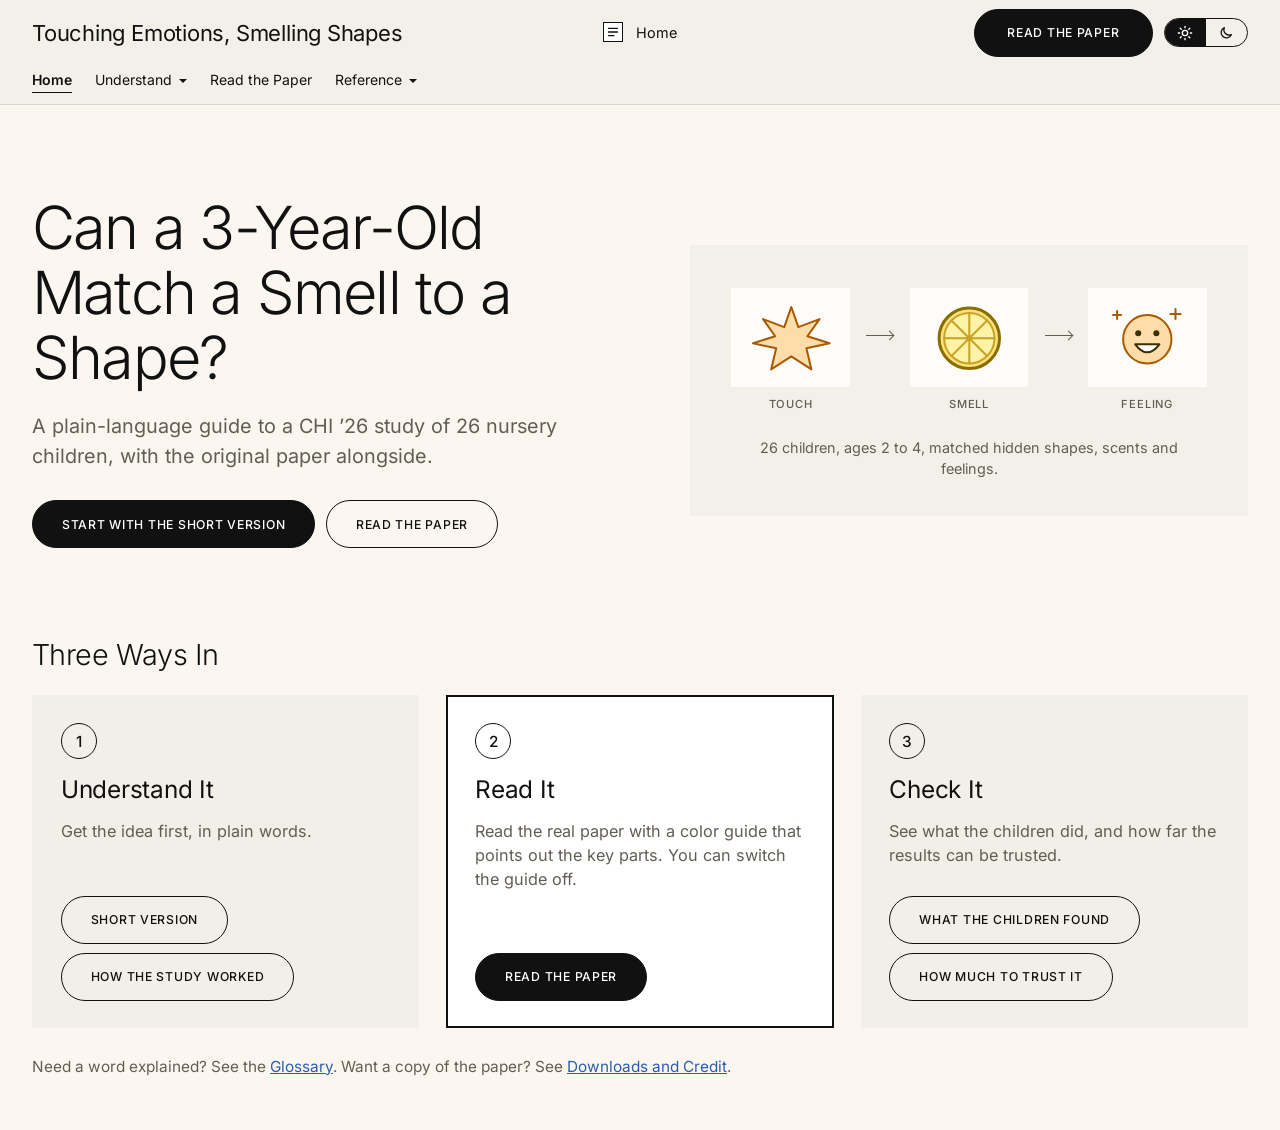
==== commit 8700facb: "Home page: new hero and subheader, visual panel, restyled Three Ways In cards Co-Authored-By: Claude" ====
--- a/index.html
+++ b/index.html
@@ -10,35 +10,47 @@
 <body>
 <main>
 <section class="hero">
-  <h1>Can a 3-Year-Old Match a Smell to a Shape?</h1>
-  <p class="lede">Chart a course through the paper and find what is buried. Researchers asked 26 preschoolers to feel hidden shapes, sniff lemon and vanilla, and pick names and feelings for them.</p>
-  <div class="cta-row">
-    <a class="btn" href="short-version.html">Start with the Short Version</a>
-    <a class="btn secondary" href="read.html">Read the Paper</a>
+  <div class="hero-text">
+    <h1>Can a 3-Year-Old Match a Smell to a Shape?</h1>
+    <p class="lede">A plain-language guide to a CHI &rsquo;26 study of 26 nursery children, with the original paper alongside.</p>
+    <div class="cta-row">
+      <a class="btn" href="short-version.html">Start with the Short Version</a>
+      <a class="btn secondary" href="read.html">Read the Paper</a>
+    </div>
+  </div>
+  <div class="hero-visual" aria-label="A shape, a scent and a feeling: what the children matched">
+    <div class="hv-row">
+      <figure><div class="hv-tile"><svg viewBox="0 0 84 70" role="img" aria-label="Spiky shape"><polygon points="42,4 49,24 70,16 58,33 80,40 57,45 62,66 42,53 22,66 27,45 4,40 26,33 14,16 35,24" fill="#ffddaa" stroke="#a85a00" stroke-width="2" stroke-linejoin="round"/></svg></div><figcaption>Touch</figcaption></figure>
+      <span class="hv-arrow" aria-hidden="true"></span>
+      <figure><div class="hv-tile"><svg viewBox="0 0 84 70" role="img" aria-label="Lemon slice"><circle cx="42" cy="35" r="30" fill="#fbe27a" stroke="#8a6d00" stroke-width="3"/><circle cx="42" cy="35" r="25" fill="#fff3a8" stroke="#c9a227" stroke-width="2"/><g stroke="#c9a227" stroke-width="2" stroke-linecap="round"><path d="M42 35 V10 M42 35 V60 M42 35 L17 35 M42 35 L67 35 M42 35 L24.3 17.3 M42 35 L59.7 52.7 M42 35 L59.7 17.3 M42 35 L24.3 52.7"/></g><circle cx="42" cy="35" r="3" fill="#c9a227"/></svg></div><figcaption>Smell</figcaption></figure>
+      <span class="hv-arrow" aria-hidden="true"></span>
+      <figure><div class="hv-tile"><svg viewBox="0 0 84 70" role="img" aria-label="Excited face"><circle cx="42" cy="36" r="24" fill="#ffddaa" stroke="#a85a00" stroke-width="2"/><circle cx="33" cy="30" r="3" fill="#3d2f00"/><circle cx="51" cy="30" r="3" fill="#3d2f00"/><path d="M30 41 q12 16 24 0z" fill="#fff" stroke="#3d2f00" stroke-width="2" stroke-linejoin="round"/><path d="M70 6 v10 M65 11 h10 M12 8 v8 M8 12 h8" stroke="#a85a00" stroke-width="2" stroke-linecap="round"/></svg></div><figcaption>Feeling</figcaption></figure>
+    </div>
+    <p>26 children, ages 2 to 4, matched hidden shapes, scents and feelings.</p>
   </div>
 </section>
 
 <h2 class="center-h2">Three Ways In</h2>
 <ol class="route">
   <li class="stop">
-    <span class="num" aria-hidden="true">1</span><span class="stem" aria-hidden="true"></span>
     <div class="panel-s">
+      <span class="num" aria-hidden="true">1</span>
       <div class="bar-s"><h3>Understand It</h3></div>
       <p>Get the idea first, in plain words.</p>
       <div class="acts"><a class="btn secondary" href="short-version.html">Short Version</a><a class="btn secondary" href="study.html">How the Study Worked</a></div>
     </div>
   </li>
   <li class="stop featured">
-    <span class="num" aria-hidden="true">2</span><span class="stem" aria-hidden="true"></span>
     <div class="panel-s">
+      <span class="num" aria-hidden="true">2</span>
       <div class="bar-s"><h3>Read It</h3></div>
       <p>Read the real paper with a color guide that points out the key parts. You can switch the guide off.</p>
       <div class="acts"><a class="btn" href="read.html">Read the Paper</a></div>
     </div>
   </li>
   <li class="stop">
-    <span class="num" aria-hidden="true">3</span><span class="stem" aria-hidden="true"></span>
     <div class="panel-s">
+      <span class="num" aria-hidden="true">3</span>
       <div class="bar-s"><h3>Check It</h3></div>
       <p>See what the children did, and how far the results can be trusted.</p>
       <div class="acts"><a class="btn secondary" href="findings.html">What the Children Found</a><a class="btn secondary" href="cautions.html">How Much to Trust It</a></div>
--- a/css/site.css
+++ b/css/site.css
@@ -12,7 +12,7 @@
   --display: "Inter", "Helvetica Neue", Helvetica, Arial, sans-serif;
   --sans: "Inter", "Helvetica Neue", Helvetica, Arial, sans-serif;
   --r: 2px;
-  --maxw: 84rem; --prose: 44rem; --gutter: 32px; --side: 16rem; --colgap: 2.2rem;
+  --maxw: 84rem; --prose: 44rem; --gutter: 32px; --side: 16rem; --key: 23rem; --colgap: 2.2rem;
 }
 @media (prefers-color-scheme: dark) {
   :root:not([data-theme="light"]) {
@@ -131,28 +131,43 @@
 .rn-open { margin-top: .5rem; padding: .4rem 1.1rem; border: 1px solid var(--fg); border-radius: 999px; font: 500 .65rem var(--sans); letter-spacing: .06em; text-transform: uppercase; color: var(--fg); }
 
 /* ---- Homepage: a path of three stops ---- */
-.hero { padding: 1rem 0 .5rem; text-align: center; }
-.hero h1 { font-size: 3rem; line-height: 1.06; letter-spacing: -.03em; max-width: 40rem; margin-left: auto; margin-right: auto; }
-.cta-row { justify-content: center; }
-.center-h2 { text-align: center; margin: 1.6rem 0 1rem; font-size: 1.5rem; }
-.route { position: relative; display: grid; grid-template-columns: repeat(3, 1fr); gap: 1.5rem; max-width: 60rem; margin: 0 auto; padding: 0; list-style: none; }
-.route::before { content: ""; position: absolute; top: 1.2rem; left: calc((100% - 3rem) / 6); right: calc((100% - 3rem) / 6); border-top: 2px dotted var(--muted); }
-.stop { position: relative; display: flex; flex-direction: column; align-items: stretch; }
-.stop .num { align-self: center; position: relative; z-index: 1; width: 2.4rem; height: 2.4rem; border-radius: 50%; background: var(--accent); color: var(--on-accent); display: grid; place-items: center; font: 500 1.1rem var(--sans); box-shadow: 0 0 0 6px var(--bg); }
-.stop .stem { align-self: center; height: 1.1rem; border-left: 2px dotted var(--muted); }
-.stop .panel-s { flex: 1; display: flex; flex-direction: column; background: var(--panel); overflow: hidden; }
+.hero { display: grid; grid-template-columns: minmax(0, 1fr) minmax(0, 31rem); gap: 4rem; align-items: center; padding: 3.5rem 0 3rem; text-align: left; }
+.hero-text { min-width: 0; }
+.hero h1 { font-size: 3.3rem; font-weight: 300; line-height: 1.1; letter-spacing: -.03em; max-width: 38rem; margin: 0 0 1.2rem; text-align: left; }
+.hero .lede { text-align: left; margin: 0 0 1.6rem; max-width: 31rem; font-size: 1.1rem; line-height: 1.5; }
+.hero .cta-row { justify-content: flex-start; }
+.hero-visual { background: var(--canvas); padding: 2.4rem 2rem 2rem; display: flex; flex-direction: column; align-items: center; gap: 1.5rem; }
+.hv-row { display: flex; align-items: flex-start; gap: .9rem; }
+.hv-row figure { margin: 0; display: flex; flex-direction: column; align-items: center; gap: .55rem; }
+.hv-tile { width: 6.6rem; height: 5.5rem; background: #fdfcf9; display: grid; place-items: center; }
+.hv-tile svg { width: 4.7rem; height: auto; }
+.hv-row figcaption { font: 500 .62rem var(--sans); letter-spacing: .08em; text-transform: uppercase; color: var(--muted); }
+.hv-arrow { align-self: flex-start; margin-top: 2.6rem; width: 1.5rem; height: 1px; background: var(--muted); position: relative; }
+.hv-arrow::after { content: ""; position: absolute; right: 0; top: -3px; width: 6px; height: 6px; border-top: 1px solid var(--muted); border-right: 1px solid var(--muted); transform: rotate(45deg); }
+.hero-visual p { margin: 0; max-width: 24rem; text-align: center; font-size: .8rem; line-height: 1.45; color: var(--muted); }
+.center-h2 { text-align: left; margin: 1rem 0 1.2rem; font-size: 1.6rem; font-weight: 300; letter-spacing: -.02em; }
+.route { display: grid; grid-template-columns: repeat(3, 1fr); gap: 1.5rem; margin: 0; padding: 0; list-style: none; }
+.stop { display: flex; flex-direction: column; }
+.stop .panel-s { flex: 1; display: flex; flex-direction: column; background: var(--panel); padding: 1.6rem 1.6rem 1.5rem; gap: .8rem; }
 .stop.featured .panel-s { outline: 2px solid var(--fg); outline-offset: -2px; background: var(--card); }
-.stop .bar-s { padding: .7rem 1rem; border-bottom: 1px solid var(--line); }
-.stop .bar-s h3 { margin: 0; font-size: 1.15rem; text-align: center; color: var(--fg); }
-.stop .panel-s p { margin: 0; padding: .8rem 1rem .4rem; color: var(--muted); font-size: .9rem; }
-.stop .acts { margin-top: auto; display: flex; flex-direction: column; gap: .45rem; padding: .5rem 1rem 1rem; }
-.stop .acts .btn { display: flex; text-align: center; }
-.small-links { text-align: center; font: .85rem var(--sans); color: var(--muted); margin: 1.4rem 0 0; }
+.stop .num { width: 2rem; height: 2rem; border-radius: 50%; border: 1.5px solid var(--fg); display: grid; place-items: center; font: 500 .85rem var(--sans); }
+.stop .bar-s h3 { margin: 0; font-size: 1.35rem; font-weight: 400; letter-spacing: -.01em; color: var(--fg); }
+.stop .panel-s p { margin: 0; color: var(--muted); font-size: .9rem; line-height: 1.5; }
+.stop .acts { margin-top: auto; padding-top: .8rem; display: flex; flex-wrap: wrap; gap: .5rem; }
+.small-links { text-align: left; font: .85rem var(--sans); color: var(--muted); margin: 1.6rem 0 0; }
+@media (max-width: 1100px) {
+  .hero { grid-template-columns: minmax(0, 1fr); gap: 2rem; padding-top: 2rem; }
+  .hero-visual { max-width: 34rem; }
+}
 @media (max-width: 700px) {
-  .hero h1 { font-size: 2.2rem; }
-  .route { grid-template-columns: 1fr; gap: 0; }
-  .route::before { display: none; }
-  .stop:not(:last-child)::after { content: ""; display: block; height: 1.1rem; border-left: 2px dotted var(--muted); align-self: center; }
+  .hero h1 { font-size: 2.3rem; overflow-wrap: anywhere; }
+  .hero .cta-row .btn { flex: 1 1 100%; }
+  .hv-tile { width: 5rem; height: 4.4rem; }
+  .hv-tile svg { width: 3.6rem; }
+  .hv-row { gap: .5rem; }
+  .hv-arrow { width: .9rem; margin-top: 2.1rem; }
+  .route { grid-template-columns: 1fr; gap: 1rem; }
+}
 }
 
 /* ---- The kit (study at a glance) ---- */
@@ -183,7 +198,7 @@
 .bar span:first-child { min-width: 9rem; } .bar span:last-child { min-width: 3rem; text-align: right; }
 
 /* ---- Reader: About | the paper on its canvas | the options panel ---- */
-.rgrid { display: grid; grid-template-columns: minmax(0, var(--side)) minmax(0, 1fr) minmax(0, var(--side)); column-gap: var(--colgap); align-items: start; margin-top: .4rem; }
+.rgrid { display: grid; grid-template-columns: minmax(0, var(--side)) minmax(0, 1fr) minmax(0, var(--key)); column-gap: var(--colgap); align-items: start; margin-top: .4rem; }
 .a-about { padding-top: 2.4rem; display: flex; flex-direction: column; gap: 1.6rem; }
 .a-about p { margin: 0; font-size: .9rem; line-height: 1.45; }
 .a-about .about-stat { font-size: 1rem; }
@@ -313,17 +328,19 @@
 .ptabs button[aria-selected="true"] { color: var(--fg); border-bottom-color: var(--fg); }
 .pane { padding: 1.2rem 1.1rem 1.4rem; }
 .pane[hidden] { display: none; }
-.swatches-grid { display: grid; grid-template-columns: repeat(4, 1fr); gap: 3px; }
+.swatches-grid { display: grid; grid-template-columns: repeat(4, 1fr); gap: .45rem; }
 .tile { position: relative; display: flex; align-items: flex-end; justify-content: flex-start; aspect-ratio: 1; padding: .28rem .25rem; overflow-wrap: break-word; hyphens: none; border: 0; border-bottom: 3px solid var(--e, transparent); background: var(--f); color: #111; text-align: left; font: 500 .56rem/1.15 var(--sans); cursor: pointer; min-width: 0; }
-.keyitem.tile { font: 500 .62rem/1.15 var(--sans); background: var(--f); color: #111; border-radius: 0; border-width: 0 0 3px; border-style: solid; border-color: var(--e, transparent); }
-.keyitem.tile:hover { border-color: var(--e, transparent); }
-.keyitem.tile[aria-pressed="true"] { background: var(--f); font-weight: 500; }
-.tile.u, .keyitem.tile.u[aria-pressed="true"] { background: #fff; border-bottom-style: dashed; }
-.keyitem.tile.all, .keyitem.tile.all[aria-pressed="true"] { background: linear-gradient(90deg, var(--c1) 0 14.28%, var(--c2) 0 28.57%, var(--c3) 0 42.85%, var(--c4) 0 57.14%, var(--c5) 0 71.42%, var(--c6) 0 85.71%, var(--c7) 0); border-bottom-color: transparent; }
-.tile.all { background: linear-gradient(90deg, var(--c1) 0 14.28%, var(--c2) 0 28.57%, var(--c3) 0 42.85%, var(--c4) 0 57.14%, var(--c5) 0 71.42%, var(--c6) 0 85.71%, var(--c7) 0); border-bottom-color: transparent; }
-.tile.all .tl { background: rgba(255, 255, 255, .88); padding: 0 .25rem; }
-.tile[aria-pressed="true"]::after { content: "\2713"; position: absolute; top: .25rem; right: .25rem; width: 1rem; height: 1rem; border-radius: 50%; background: #fff; color: #111; border: 1.5px solid #111; font: 700 .6rem/1 var(--sans); display: grid; place-items: center; }
-.tile:hover { filter: brightness(.96); }
+/* The seven question tiles: true squares, label top left, colored edge along the bottom, black outline and a check when pressed */
+.keyitem.tile { align-items: flex-start; padding: .55rem .5rem; font: 500 .72rem/1.25 var(--sans); background: var(--f); color: #111; border-radius: 0; border-width: 0 0 4px; border-style: solid; border-color: var(--e, transparent); transition: opacity .15s; }
+.keyitem.tile:hover { border-color: var(--e, transparent); filter: none; opacity: .85; }
+.keyitem.tile[aria-pressed="true"] { background: var(--f); font-weight: 600; outline: 2px solid #111; outline-offset: -2px; }
+.keyitem.tile.u, .keyitem.tile.u[aria-pressed="true"] { background: #fff; border-bottom-style: dashed; box-shadow: inset 0 0 0 1px rgba(0, 0, 0, .14); }
+.keyitem.tile.all, .keyitem.tile.all[aria-pressed="true"] { background: linear-gradient(90deg, var(--c1) 0 14.28%, var(--c2) 0 28.57%, var(--c3) 0 42.85%, var(--c4) 0 57.14%, var(--c5) 0 71.42%, var(--c6) 0 85.71%, var(--c7) 0); border-bottom-color: transparent; border-bottom-width: 0; }
+.keyitem.tile.all .tl { background: #fff; padding: .12rem .35rem; }
+.keyitem.tile[aria-pressed="true"]::after { content: "\2713"; position: absolute; right: .5rem; bottom: .75rem; width: 1rem; height: 1rem; border-radius: 50%; background: #111; color: #fff; border: 0; font: 700 .6rem/1 var(--sans); display: grid; place-items: center; }
+.keyitem.tile.all[aria-pressed="true"]::after { bottom: .5rem; }
+.swatches-grid.filtered .keyitem.tile[aria-pressed="false"] { opacity: .4; }
+.swatches-grid.filtered .keyitem.tile[aria-pressed="false"]:hover { opacity: .75; }
 .key-label { margin: .8rem 0 0; font: 500 .85rem var(--sans); }
 .key-desc { margin: .15rem 0 0; font-size: .75rem; line-height: 1.4; color: var(--muted); }
 .jump { display: inline-flex; align-items: center; gap: .5rem; margin-top: 1.2rem; background: none; border: 0; padding: .2rem 0; font: 500 .66rem var(--sans); letter-spacing: .06em; text-transform: uppercase; color: var(--fg); cursor: pointer; }
@@ -362,9 +379,10 @@
 .key-fab { display: none; }
 .fs-only { display: none; }
 
+@media (min-width: 1101px) and (max-width: 1359px) { .rgrid { grid-template-columns: minmax(0, 13rem) minmax(0, 1fr) minmax(0, 20rem); } }
 /* Narrower screens: one column; the options panel becomes a pop-up opened with the Key button */
 @media (max-width: 1100px) {
-  .rgrid { grid-template-columns: minmax(0, 1fr) minmax(0, 17rem); column-gap: 2rem; }
+  .rgrid { grid-template-columns: minmax(0, 1fr) minmax(0, 20rem); column-gap: 2rem; }
   .a-about { grid-column: 1 / -1; padding-top: .5rem; }
   .a-about .readnext { display: none; }
   .a-canvas { grid-column: 1; padding: .75rem 1.4rem 1.4rem; }
@@ -393,7 +411,7 @@
   --bg: #ffffff; --card: #ffffff; --panel: #f2efe8; --canvas: #ffffff; --fg: #111111; --muted: #625e56; --line: #d9d5cc; --accent: #111111; --on-accent: #ffffff; --you: #b8761a; --focus: #2a5db0;
   --tip-bg: #111111; --tip-fg: #fbf7f0; --callout-bg: #e9e4d8; --callout-fg: #111111; --danger: #a3121a;
   position: fixed; inset: 0; z-index: 80; margin: 0; padding: 0; background: #fff; color: var(--fg); color-scheme: light; overflow: hidden; display: grid;
-  grid-template-columns: 17rem minmax(0, 1fr) 19rem; grid-template-rows: minmax(0, 1fr); grid-template-areas: "left paper right"; gap: 0 .5rem; align-items: stretch;
+  grid-template-columns: 17rem minmax(0, 1fr) 22rem; grid-template-rows: minmax(0, 1fr); grid-template-areas: "left paper right"; gap: 0 .5rem; align-items: stretch;
 }
 .rgrid.fs .a-about { display: none; }
 .rgrid.fs .a-canvas { display: contents; }
@@ -416,9 +434,16 @@
 .rgrid.fs .pager { display: contents; }
 .rgrid.fs .arrow { position: fixed; top: 50%; transform: translateY(-50%); z-index: 6; background: rgba(255, 255, 255, .92); }
 .rgrid.fs #prev { left: calc(17rem + .9rem); }
-.rgrid.fs #next { right: calc(19rem + .9rem); }
+.rgrid.fs #next { right: calc(22rem + .9rem); }
 .rgrid.fs .reader { flex: 0 1 auto; min-width: 0; }
 .rgrid.fs .stage { padding: 0; overflow: auto; max-width: 100%; max-height: 100vh; }
+/* Side columns sit in the vertical middle of the window; when taller than the window they start at the top and scroll */
+@media (min-width: 1101px) {
+  .rgrid.fs .fs-left > :first-child { margin-top: auto; }
+  .rgrid.fs .fs-left > :last-child { margin-bottom: auto; }
+  .rgrid.fs .a-key { display: flex; flex-direction: column; }
+  .rgrid.fs .a-key > .key { flex: none; margin-block: auto; }
+}
 @media (max-height: 800px) {
   .rgrid.fs .scrub.v { --row: 17px; }
   .rgrid.fs .scrub.v .lbl, .rgrid.fs .scrub.v .num { font-size: .64rem; }
@@ -491,13 +516,18 @@
 /* ---- Short version: contents on the left, the reading, key points on the right ---- */
 .sv { display: grid; grid-template-columns: minmax(0, var(--side)) minmax(0, 1fr) minmax(0, var(--side)); column-gap: var(--colgap); align-items: start; margin-top: .4rem; }
 .sv-left { padding-top: 2.2rem; display: flex; flex-direction: column; gap: 3rem; position: sticky; top: .8rem; }
-.sv-toc ul { list-style: none; margin: .9rem 0 0; padding: 0; display: flex; flex-direction: column; gap: .6rem; }
-.sv-toc a { color: var(--muted); font-size: .8rem; text-decoration: none; border-bottom: 1px solid transparent; }
-.sv-toc a:hover { color: var(--fg); }
-.sv-toc a[aria-current="true"] { color: var(--fg); border-bottom-color: var(--fg); }
+/* On This Page: every row is one large link target with hover, current and keyboard-focus states */
+.sv-toc ul { list-style: none; margin: .7rem 0 0; padding: 0; display: flex; flex-direction: column; gap: 0; }
+.sv-toc a { display: flex; align-items: center; justify-content: space-between; gap: .5rem; min-height: 2.3rem; padding: .35rem .7rem .35rem .9rem; color: var(--muted); font-size: .85rem; line-height: 1.3; text-decoration: none; border-left: 1px solid var(--line); }
+.sv-toc a::after { content: ""; flex: none; width: .4rem; height: .4rem; border-top: 1.5px solid currentColor; border-right: 1.5px solid currentColor; transform: rotate(45deg); opacity: 0; }
+.sv-toc a:hover { color: var(--fg); background: var(--bar); }
+.sv-toc a:hover::after, .sv-toc a[aria-current="true"]::after { opacity: 1; }
+.sv-toc a:focus-visible { outline: 2px solid var(--focus); outline-offset: -2px; }
+.sv-toc a[aria-current="true"] { color: var(--fg); font-weight: 500; border-left: 2px solid var(--fg); padding-left: calc(.9rem - 1px); }
 .sv-canvas { background: var(--canvas); padding: 2.2rem 2.2rem 2.6rem; min-width: 0; }
+.sv-canvas > .tabs { margin: -.6rem 0 1.4rem -.55rem; }
 .sv-canvas h1 { text-align: left; font-size: 2.5rem; line-height: 1.1; margin: 0 0 1.5rem; }
-.sv-canvas h2 { font-size: 1.1rem; margin: 2rem 0 .55rem; scroll-margin-top: 1rem; }
+.sv-canvas h2 { font-size: 1.1rem; margin: 2rem 0 .55rem; scroll-margin-top: 1.2rem; }
 .sv-canvas p { margin: 0 0 .9rem; font-size: .85rem; line-height: 1.55; overflow-wrap: anywhere; }
 .summary { background: var(--card); padding: 1.3rem 1.4rem; margin: 0; }
 .sv-canvas .summary h2 { margin: 0 0 .9rem; }
@@ -513,6 +543,29 @@
 .kp ul { margin: 0; padding: 0; list-style: none; display: flex; flex-direction: column; gap: .65rem; }
 .kp li { position: relative; padding-left: .95rem; font-size: .78rem; line-height: 1.45; }
 .kp li::before { content: "\25AA"; position: absolute; left: 0; }
+/* Understand pages that share the three-column layout (How the Study Worked, What the Children Found, How Much to Trust It) */
+.sv-canvas .lede { text-align: left; max-width: none; margin: -.6rem 0 1.4rem; font-size: 1rem; }
+.sv-canvas .hint { margin: .6rem 0 0; }
+.sv-canvas ul, .sv-canvas ol { overflow-wrap: anywhere; }
+.sv-canvas li { font-size: .85rem; line-height: 1.55; }
+.sv-canvas .kit { max-width: none; grid-template-columns: 1fr; background: none; padding: 0; margin: .4rem 0 .2rem; }
+.sv-canvas .kit .col { border-left: 0; border-top: 1px solid var(--line); padding: 1rem 0; display: grid; grid-template-columns: 8.5rem 1fr; column-gap: 1.2rem; align-items: center; }
+.sv-canvas .kit .tag { grid-column: 1; grid-row: 2; align-self: start; }
+.sv-canvas .kit h3 { grid-column: 1; grid-row: 1; align-self: end; margin: 0 0 .2rem; font-size: 1.1rem; }
+.sv-canvas .kit .figs { grid-column: 2; grid-row: 1 / 3; gap: .6rem; }
+.sv-canvas ol.steps { margin: .3rem 0 0; }
+.sv-canvas ol.steps > li { margin: 0; padding: 1rem 0 1rem 3rem; border-top: 1px solid var(--line); font-size: .85rem; line-height: 1.55; }
+.sv-canvas ol.steps > li::before { top: 1rem; width: 2rem; height: 2rem; background: none; border: 1.5px solid var(--fg); color: var(--fg); font: 500 .85rem var(--sans); }
+.sv-canvas .step-t { display: block; font: 500 1.05rem/1.4 var(--sans); margin-bottom: .2rem; }
+.sv-canvas .bar { margin: .15rem 0; padding: .3rem 0; }
+.sv-canvas .bar .fill { background: var(--accent); }
+.sv-canvas .bars.found .fill { background: #b8326f; }
+.sv-canvas .bars.neither .fill { background: #5b5b66; }
+.sv-canvas .callout-block { background: var(--card); color: var(--fg); border-left: 4px solid var(--fg); margin: 0 0 .4rem; }
+.sv-canvas table { font-size: .8rem; }
+.sv-canvas th { font-weight: 500; }
+.kp p { font-size: .78rem; line-height: 1.5; margin: 0 0 .8rem; }
+.kp .note { margin: 1.4rem 0 0; font-size: .78rem; line-height: 1.5; background: var(--callout-bg); border-left: 0; padding: .8rem 1rem; }
 .callout-block { background: var(--callout-bg); color: var(--callout-fg); padding: .8rem 1rem; margin: 1rem 0; font: .9rem/1.5 var(--sans); }
 .callout-block strong { font-size: 1.05rem; font-weight: 600; }
 @media (max-width: 1100px) {
@@ -525,8 +578,14 @@
 @media (max-width: 860px) {
   .sv { display: block; }
   .sv-left { margin-bottom: 1rem; }
-  .sv-toc ul { flex-direction: row; flex-wrap: wrap; gap: .4rem 1.1rem; }
+  .sv-toc ul { flex-direction: row; flex-wrap: wrap; gap: .2rem 1.1rem; }
+  .sv-toc a { min-height: 2rem; padding: .2rem 0; border-left: 0; border-bottom: 2px solid transparent; }
+  .sv-toc a::after { display: none; }
+  .sv-toc a:hover { background: none; }
+  .sv-toc a[aria-current="true"] { border-left: 0; padding-left: 0; border-bottom-color: var(--fg); }
   .sv-canvas { padding: 1.4rem 1rem 1.6rem; }
+  .sv-canvas .kit .col { grid-template-columns: 5.5rem 1fr; column-gap: .8rem; }
+  .sv-canvas .kit .figs { gap: .35rem; }
   .sv-canvas h1 { font-size: 2rem; }
   .kp { position: static; margin-top: 1rem; }
 }
